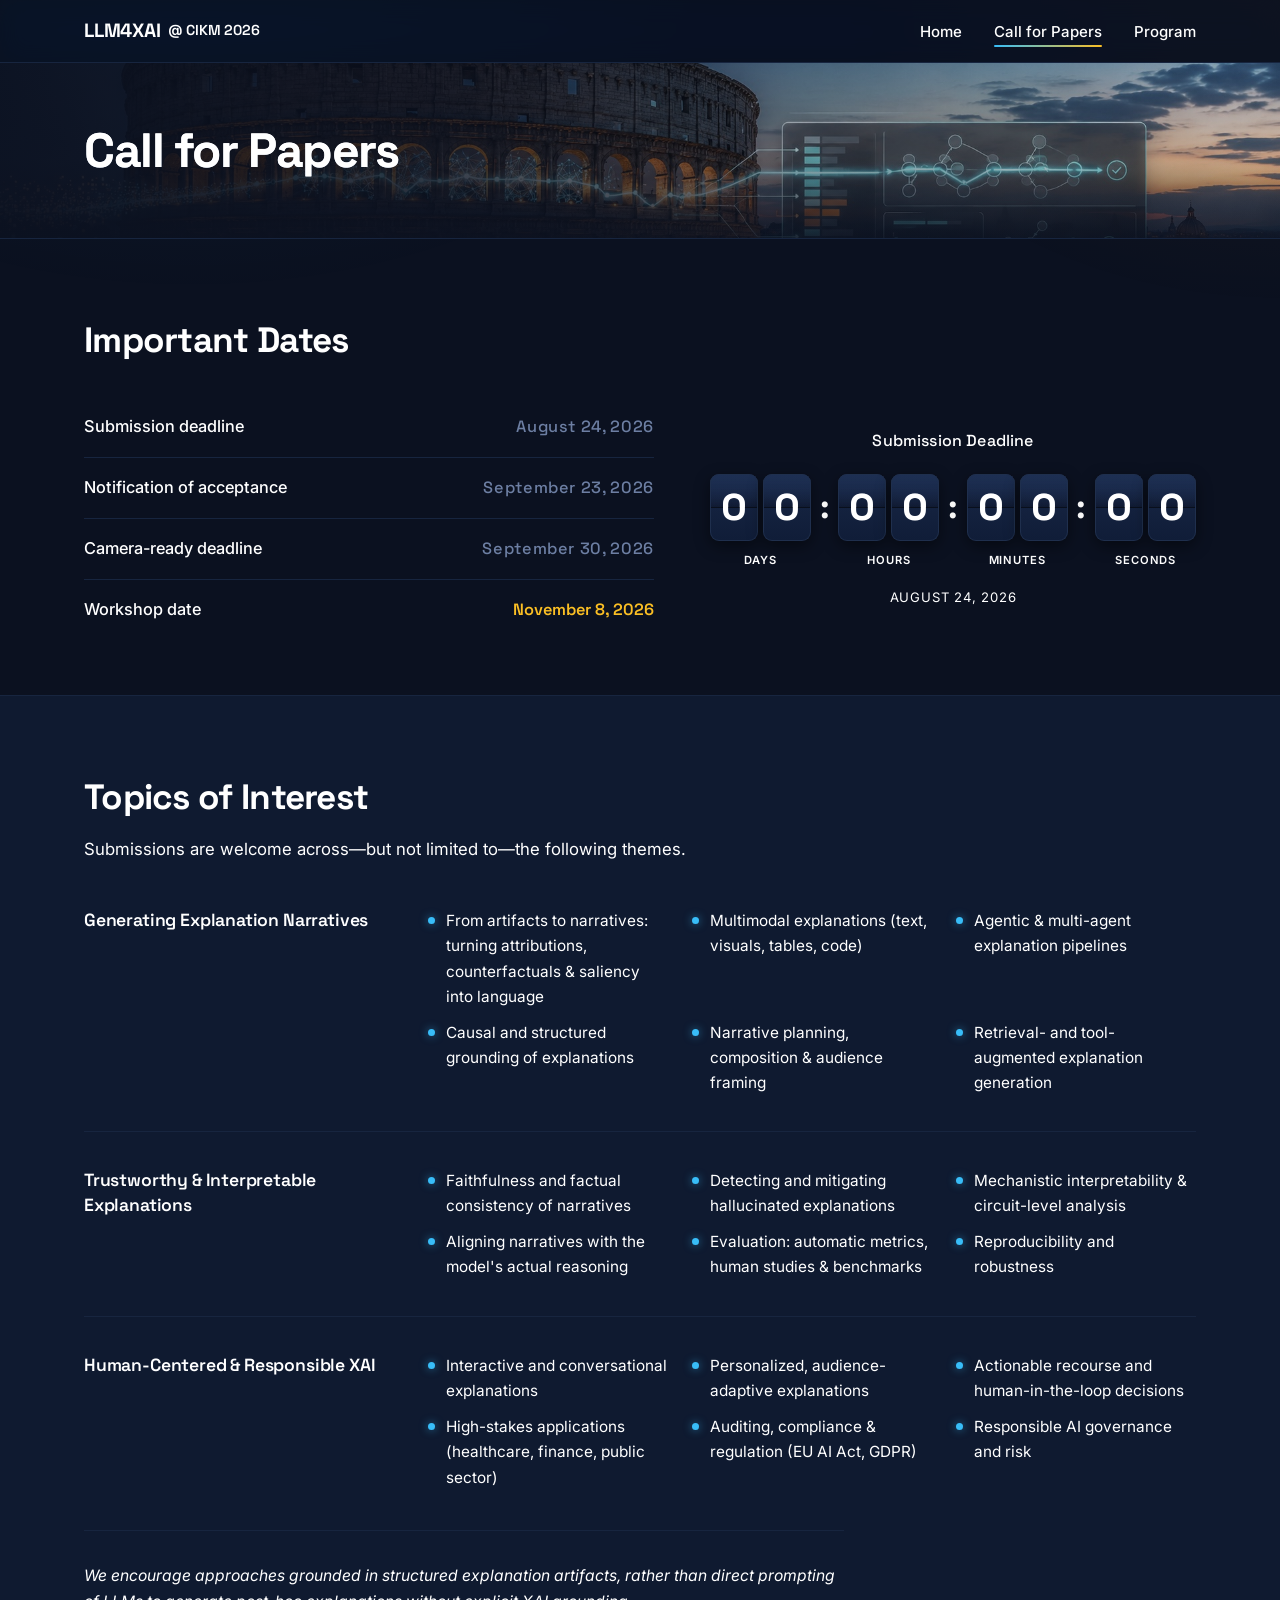
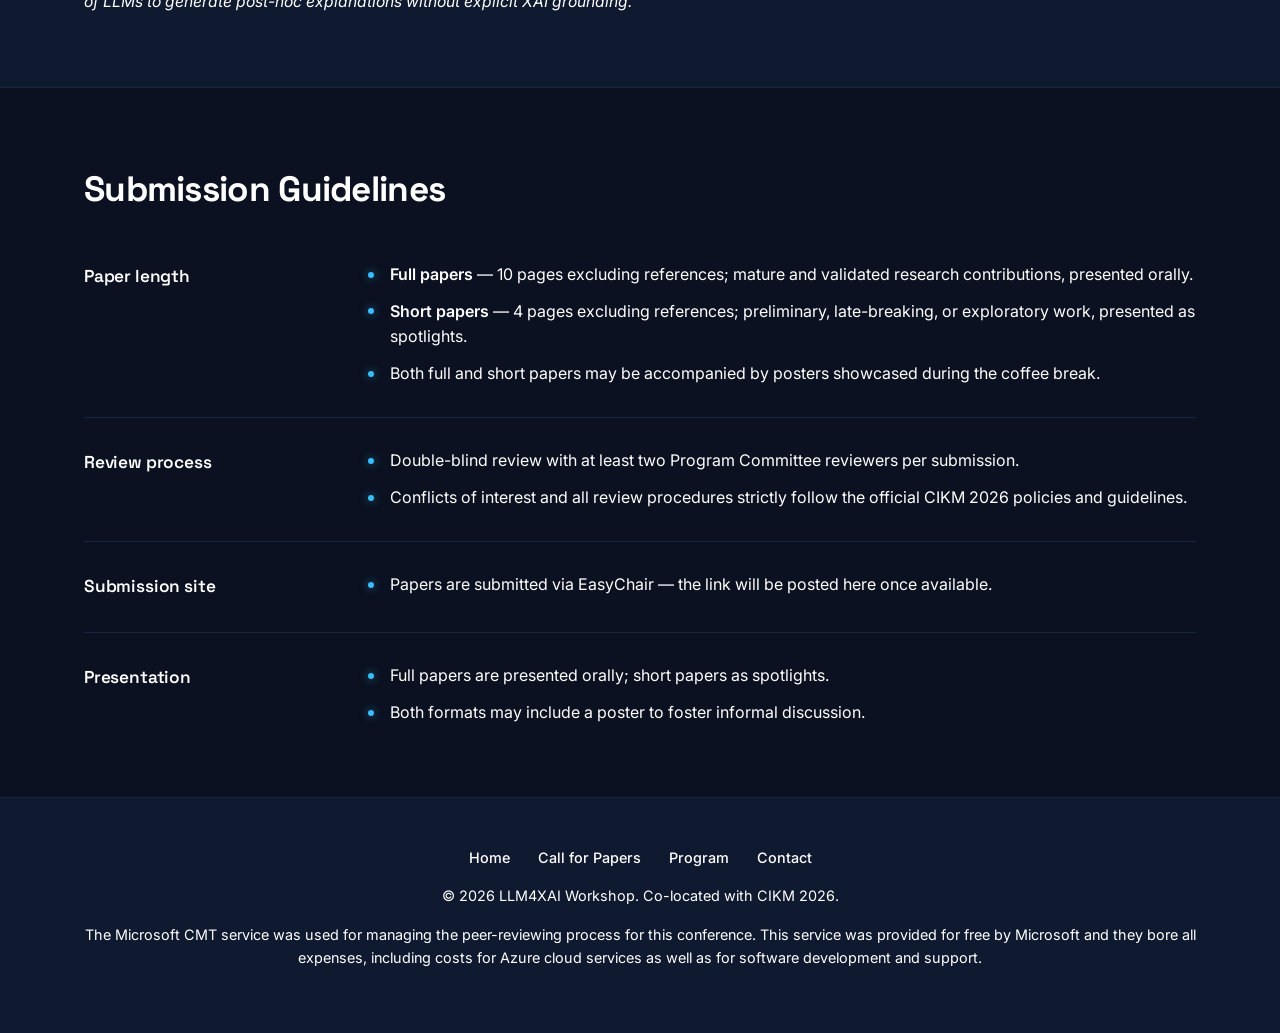
==== call-for-papers.html @ 3e1d648f "Include details about Microsoft CMT service Added information about Microsoft CMT service support fo" ====
<!DOCTYPE html>
<html lang="en">
<head>
<meta charset="UTF-8">
<meta name="viewport" content="width=device-width, initial-scale=1.0">
<title>LLM4XAI - Call for Papers</title>
<meta name="description" content="Call for Papers for the LLM4XAI workshop, co-located with CIKM 2026.">
<link rel="icon" href="data:image/svg+xml,<svg xmlns=%22http://www.w3.org/2000/svg%22 viewBox=%220 0 100 100%22><text y=%22.9em%22 font-size=%2290%22>🧠</text></svg>">
<link rel="preconnect" href="https://fonts.googleapis.com">
<link rel="preconnect" href="https://fonts.gstatic.com" crossorigin>
<link href="https://fonts.googleapis.com/css2?family=Inter:wght@400;500;600;700&family=Space+Grotesk:wght@500;600;700&display=swap" rel="stylesheet">
<link rel="stylesheet" href="css/style.css">
</head>
<body class="call-for-papers">

<header class="site-header">
  <nav class="nav">
    <a class="brand" href="index.html">LLM4XAI <span class="accent">@ CIKM 2026</span></a>
    <button class="nav-toggle" aria-label="Toggle navigation">
      <span></span><span></span><span></span>
    </button>
    <ul class="nav-links">
      <li><a href="index.html">Home</a></li>
      <li><a href="call-for-papers.html" aria-current="page">Call for Papers</a></li>
      <li><a href="schedule.html">Program</a></li>
    </ul>
  </nav>
</header>

<main>

  <section class="hero hero-page">
    <div class="hero-media" aria-hidden="true"></div>
    <div class="container">
      <h1>Call for Papers</h1>
    </div>
  </section>

  <section>
    <div class="container">

      <div class="section-heading">
        <h2>Important Dates</h2>
      </div>

      <div class="dates-layout">
        <ul class="date-lines">
          <li>
            <span class="date-name">Submission deadline</span>
            <span class="date-val tbd">August 24, 2026</span>
          </li>
          <li>
            <span class="date-name">Notification of acceptance</span>
            <span class="date-val tbd">September 23, 2026 </span>
          </li>
          <li>
            <span class="date-name">Camera-ready deadline</span>
            <span class="date-val tbd">September 30, 2026</span>
          </li>
          <li class="is-fixed">
            <span class="date-name">Workshop date</span>
            <span class="date-val">November 8, 2026</span>
          </li>
        </ul>

        <div class="dates-clock">
          <div class="flip-clock"
               data-flip-clock
               data-target="2026-08-24T23:59:59-12:00""
               data-title="Submission Deadline"
               data-note="August 24, 2026"></div>
        </div>
      </div>

    </div>
  </section>

  <section class="alt">
    <div class="container">

      <div class="section-heading">
        <h2>Topics of Interest</h2>
        <p>Submissions are welcome across—but not limited to—the following themes.</p>
      </div>

      <div class="topics">
        <div class="topic-group">
          <h3>Generating Explanation Narratives</h3>
          <ul class="topic-list">
            <li>From artifacts to narratives: turning attributions, counterfactuals &amp; saliency into language</li>
            <li>Multimodal explanations (text, visuals, tables, code)</li>
            <li>Agentic &amp; multi-agent explanation pipelines</li>
            <li>Causal and structured grounding of explanations</li>
            <li>Narrative planning, composition &amp; audience framing</li>
            <li>Retrieval- and tool-augmented explanation generation</li>
          </ul>
        </div>

        <div class="topic-group">
          <h3>Trustworthy &amp; Interpretable Explanations</h3>
          <ul class="topic-list">
            <li>Faithfulness and factual consistency of narratives</li>
            <li>Detecting and mitigating hallucinated explanations</li>
            <li>Mechanistic interpretability &amp; circuit-level analysis</li>
            <li>Aligning narratives with the model's actual reasoning</li>
            <li>Evaluation: automatic metrics, human studies &amp; benchmarks</li>
            <li>Reproducibility and robustness</li>
          </ul>
        </div>

        <div class="topic-group">
          <h3>Human-Centered &amp; Responsible XAI</h3>
          <ul class="topic-list">
            <li>Interactive and conversational explanations</li>
            <li>Personalized, audience-adaptive explanations</li>
            <li>Actionable recourse and human-in-the-loop decisions</li>
            <li>High-stakes applications (healthcare, finance, public sector)</li>
            <li>Auditing, compliance &amp; regulation (EU AI Act, GDPR)</li>
            <li>Responsible AI governance and risk</li>
          </ul>
        </div>
      </div>

      <p class="section-note">
        We encourage approaches grounded in structured explanation artifacts,
        rather than direct prompting of LLMs to generate post-hoc explanations
        without explicit XAI grounding.
      </p>

    </div>
  </section>

  <section>
    <div class="container">

      <div class="section-heading">
        <h2>Submission Guidelines</h2>
      </div>

      <div class="guidelines">
        <div class="guide-item">
          <h3>Paper length</h3>
          <div class="guide-body">
            <ul>
              <li><strong>Full papers</strong> — 10 pages excluding references; mature and validated research contributions, presented orally.</li>
              <li><strong>Short papers</strong> — 4 pages excluding references; preliminary, late-breaking, or exploratory work, presented as spotlights.</li>
              <li>Both full and short papers may be accompanied by posters showcased during the coffee break.</li>
            </ul>
          </div>
        </div>

        <div class="guide-item">
          <h3>Review process</h3>
          <div class="guide-body">
            <ul>
              <li>Double-blind review with at least two Program Committee reviewers per submission.</li>
              <li>Conflicts of interest and all review procedures strictly follow the official CIKM 2026 policies and guidelines.</li>
            </ul>
          </div>
        </div>

        <div class="guide-item">
          <h3>Submission site</h3>
          <div class="guide-body">
            <ul>
              <li>Papers are submitted via EasyChair — the link will be posted here once available.</li>
            </ul>
          </div>
        </div>

        <div class="guide-item">
          <h3>Presentation</h3>
          <div class="guide-body">
            <ul>
              <li>Full papers are presented orally; short papers as spotlights.</li>
              <li>Both formats may include a poster to foster informal discussion.</li>
            </ul>
          </div>
        </div>
      </div>

    </div>
  </section>

</main>

<footer class="site-footer">
  <div class="container">
    <div class="footer-links">
      <a href="index.html">Home</a>
      <a href="call-for-papers.html">Call for Papers</a>
      <a href="schedule.html">Program</a>
      <a href="mailto:contact@example.com">Contact</a>
    </div>
    <p>&copy; 2026 LLM4XAI Workshop. Co-located with CIKM 2026.</p>
    <p>The Microsoft CMT service was used for managing the peer-reviewing process for this conference. 
      This service was provided for free by Microsoft and they bore all expenses, including costs for Azure 
      cloud services as well as for software development and support.</p>
  </div>
</footer>

<script src="assets/nav.js"></script>
<script src="assets/flip-clock.js"></script>
<script src="assets/reveal.js"></script>
</body>
</html>
---- css/style.css ----
/* ==========================================================================
   LLM4XAI Workshop — shared stylesheet
   Palette drawn from the hero image: deep-navy sky, cyan data lines,
   warm amber Colosseum glow.
   ========================================================================== */

:root {
  /* Primary — cyan (AI / data) */
  --cyan-300: #7dd3fc;
  --cyan-400: #38bdf8;
  --cyan-500: #0ea5e9;
  --cyan-600: #0284c7;

  /* Secondary — amber (Rome / heritage / the human side) */
  --amber-300: #fcd34d;
  --amber-400: #fbbf24;
  --amber-500: #f59e0b;

  /* Surfaces — deep navy, not black */
  --bg:        #0b1120;
  --bg-alt:    #0f1a30;
  --bg-card:   #121f39;
  --bg-elev:   #16264596;

  --text:      #eef2fb;
  --text-muted:#9fb0cf;
  --text-dim:  #6d7fa3;
  --border:    #1f2f4d;
  --border-soft: #17253f;

  --radius:    14px;
  --radius-sm: 10px;
  --radius-lg: 20px;

  --shadow:       0 1px 0 rgba(255,255,255,0.03) inset, 0 6px 22px rgba(0,0,0,0.4);
  --shadow-hover: 0 1px 0 rgba(255,255,255,0.05) inset, 0 14px 38px rgba(0,0,0,0.55), 0 0 0 1px rgba(56,189,248,0.28);
  --glow-cyan:  0 0 0 1px rgba(56,189,248,0.35), 0 8px 30px rgba(56,189,248,0.18);

  --max-width: 1160px;
  --ease: cubic-bezier(0.22, 1, 0.36, 1);
}

* { box-sizing: border-box; }

html { scroll-behavior: smooth; }

body {
  margin: 0;
  font-family: "Inter", -apple-system, BlinkMacSystemFont, "Segoe UI", Roboto, sans-serif;
  color: var(--text);
  background: var(--bg);
  line-height: 1.65;
  -webkit-font-smoothing: antialiased;
  text-rendering: optimizeLegibility;
}

/* Subtle ambient glow behind the page content */
body::before {
  content: "";
  position: fixed;
  inset: 0;
  z-index: -1;
  background:
    radial-gradient(60rem 40rem at 15% -10%, rgba(56,189,248,0.08), transparent 60%),
    radial-gradient(50rem 35rem at 100% 0%, rgba(245,158,11,0.06), transparent 55%);
  pointer-events: none;
}

a { color: var(--cyan-400); text-decoration: none; transition: color 0.15s ease; }
a:hover { color: var(--cyan-300); }

h1, h2, h3, .brand {
  font-family: "Space Grotesk", "Inter", sans-serif;
}

.container {
  max-width: var(--max-width);
  margin: 0 auto;
  padding: 0 1.5rem;
}

.container-narrow { max-width: 860px; }

img { max-width: 100%; display: block; }

.accent-cyan { color: var(--cyan-400); }
.accent-amber { color: var(--amber-400); }

/* -------------------- Header / Nav -------------------- */

.site-header {
  position: sticky;
  top: 0;
  z-index: 50;
  background: rgba(11,17,32,0.72);
  backdrop-filter: saturate(180%) blur(12px);
  -webkit-backdrop-filter: saturate(180%) blur(12px);
  border-bottom: 1px solid var(--border-soft);
}

.nav {
  display: flex;
  align-items: center;
  justify-content: space-between;
  padding: 0.95rem 1.5rem;
  max-width: var(--max-width);
  margin: 0 auto;
}

.brand {
  display: flex;
  align-items: center;
  gap: 0.45rem;
  font-weight: 700;
  font-size: 1.2rem;
  letter-spacing: -0.01em;
  color: var(--text);
}

.brand .accent {
  font-weight: 600;
  font-size: 0.9rem;
  color: var(--cyan-400);
}

.nav-links {
  display: flex;
  gap: 2rem;
  list-style: none;
  margin: 0;
  padding: 0;
}

.nav-links a {
  position: relative;
  color: var(--text-muted);
  font-weight: 500;
  font-size: 0.94rem;
  padding: 0.3rem 0;
  transition: color 0.15s ease;
}

.nav-links a::after {
  content: "";
  position: absolute;
  left: 0; right: 0; bottom: -2px;
  height: 2px;
  border-radius: 2px;
  background: linear-gradient(90deg, var(--cyan-400), var(--amber-400));
  transform: scaleX(0);
  transform-origin: left;
  transition: transform 0.22s var(--ease);
}

.nav-links a:hover,
.nav-links a[aria-current="page"] { color: var(--text); }

.nav-links a:hover::after,
.nav-links a[aria-current="page"]::after { transform: scaleX(1); }

.nav-toggle {
  display: none;
  background: none;
  border: none;
  cursor: pointer;
  padding: 0.5rem;
}

.nav-toggle span {
  display: block;
  width: 22px;
  height: 2px;
  background: var(--text);
  margin: 4px 0;
  transition: transform 0.2s ease, opacity 0.2s ease;
}

@media (max-width: 760px) {
  .nav-toggle { display: block; }

  .nav-links {
    position: absolute;
    top: 100%;
    left: 0;
    right: 0;
    background: rgba(11,17,32,0.97);
    backdrop-filter: blur(12px);
    border-bottom: 1px solid var(--border);
    flex-direction: column;
    gap: 0;
    max-height: 0;
    overflow: hidden;
    transition: max-height 0.28s var(--ease);
  }

  .nav-links.open { max-height: 320px; }

  .nav-links li { width: 100%; }

  .nav-links a {
    display: block;
    padding: 1rem 1.5rem;
    border-bottom: 1px solid var(--border-soft);
    border-left: 2px solid transparent;
  }

  .nav-links a::after { display: none; }

  .nav-links a[aria-current="page"] { border-left-color: var(--cyan-400); }
}

/* -------------------- Hero (image background) -------------------- */

.hero {
  position: relative;
  overflow: hidden;
  border-bottom: 1px solid var(--border-soft);
  background: var(--bg-alt);
}

.hero-media {
  position: absolute;
  inset: 0;
  background-image: url("../assets/img/hero-rome.jpg");
  background-size: cover;
  background-position: center right;
  z-index: 0;
}

/* Scrim: dark on the left (where text sits) fading toward the dashboard on the right */
.hero-media::after {
  content: "";
  position: absolute;
  inset: 0;
  background:
    linear-gradient(90deg, rgba(11,17,32,0.94) 0%, rgba(11,17,32,0.78) 34%, rgba(11,17,32,0.32) 62%, rgba(11,17,32,0.12) 100%),
    linear-gradient(0deg, rgba(11,17,32,0.85) 0%, rgba(11,17,32,0) 45%);
}

.hero .container {
  position: relative;
  z-index: 1;
}

.hero-home {
  min-height: min(90vh, 800px);
  display: flex;
  flex-direction: column;
  align-items: center;
  justify-content: flex-start;
  text-align: center;
  padding: 5vh 0 4rem;
}

.hero-home > .container { width: 100%; }
.hero.hero-home .hero-content { max-width: 820px; margin: 0 auto; }
.hero.hero-home .subtitle { max-width: none; margin: 0 auto 1.9rem; text-align: center; }
.hero.hero-home .eyebrow { margin: 0 auto 1.4rem; }
.hero.hero-home .meta { display: flex; justify-content: center; margin: 0; }
.hero.hero-home .cta-row { justify-content: center; }

/* Top-weighted scrim: darkens the sky where the text sits, clears toward
   the Colosseum + dashboard below so the image reads through. */
.hero-home .hero-media::after {
  background:
    linear-gradient(180deg, rgba(9,14,26,0.88) 0%, rgba(9,14,26,0.55) 30%, rgba(9,14,26,0.12) 52%, rgba(9,14,26,0) 68%),
    linear-gradient(0deg, rgba(9,14,26,0.55) 0%, rgba(9,14,26,0) 26%);
}

.hero-content { max-width: 640px; }

.eyebrow {
  display: inline-flex;
  align-items: center;
  gap: 0.5rem;
  background: rgba(56,189,248,0.12);
  border: 1px solid rgba(56,189,248,0.3);
  color: var(--cyan-300);
  font-size: 0.78rem;
  font-weight: 600;
  letter-spacing: 0.04em;
  text-transform: uppercase;
  padding: 0.4rem 0.95rem;
  border-radius: 999px;
  margin-bottom: 1.6rem;
}

.eyebrow::before {
  content: "";
  width: 7px; height: 7px;
  border-radius: 50%;
  background: var(--cyan-400);
  box-shadow: 0 0 10px var(--cyan-400);
}

.hero h1 {
  font-size: clamp(2.6rem, 6vw, 4.6rem);
  font-weight: 700;
  letter-spacing: -0.03em;
  line-height: 1.02;
  margin: 0 0 0.6rem;
  background: linear-gradient(180deg, #ffffff 30%, #bcd4f2 100%);
  -webkit-background-clip: text;
  background-clip: text;
  color: transparent;
}

.hero .subtitle {
  font-size: clamp(1.1rem, 2vw, 1.4rem);
  font-weight: 500;
  color: var(--text);
  max-width: 560px;
  margin: 0 0 1.6rem;
}

.hero .subtitle .accent-amber { color: var(--amber-400); }

.hero .meta {
  display: inline-flex;
  align-items: center;
  gap: 0.75rem;
  color: var(--text-muted);
  font-size: 1rem;
  margin: 0 0 2.2rem;
}

.hero .meta strong { color: var(--text); font-weight: 600; }
.hero .meta .dot { color: var(--amber-400); }

.cta-row {
  display: flex;
  gap: 1rem;
  flex-wrap: wrap;
}

/* Text-only hero for the home page (image shown separately below) */
.hero-text {
  text-align: center;
  padding: 5.5rem 0 3.75rem;
}

.hero-text .hero-content {
  max-width: 760px;
  margin: 0 auto;
}

.hero-text .meta { margin-bottom: 2.4rem; }
.hero-text .cta-row { justify-content: center; }
.hero-text .subtitle { margin-left: auto; margin-right: auto; }

/* Full-bleed image showcase band */
.showcase {
  padding: 0;
  position: relative;
  border-top: 1px solid var(--border-soft);
  border-bottom: 1px solid var(--border-soft);
  background: #050912;
  line-height: 0;
}

.showcase img {
  width: 100%;
  height: auto;
  display: block;
}

/* Compact hero for interior pages */
.hero-page {
  padding: 4rem 0 3.25rem;
  text-align: left;
}

.hero-page h1 {
  font-size: clamp(2rem, 4vw, 3rem);
}

.hero-page .subtitle { margin-bottom: 0; }

/* -------------------- Buttons -------------------- */

.btn {
  display: inline-flex;
  align-items: center;
  gap: 0.5rem;
  font-family: "Space Grotesk", "Inter", sans-serif;
  font-weight: 600;
  font-size: 0.98rem;
  padding: 0.8rem 1.6rem;
  border-radius: 999px;
  transition: transform 0.12s ease, box-shadow 0.18s ease, background 0.18s ease, border-color 0.18s ease;
  border: 1px solid transparent;
  cursor: pointer;
}

.btn:active { transform: translateY(1px); }

.btn-primary {
  background: linear-gradient(180deg, var(--cyan-400), var(--cyan-500));
  color: #04121f;
}

.btn-primary:hover {
  color: #04121f;
  box-shadow: var(--glow-cyan);
  transform: translateY(-2px);
}

.btn-secondary {
  background: rgba(255,255,255,0.04);
  color: var(--text);
  border-color: var(--border);
  backdrop-filter: blur(4px);
}

.btn-secondary:hover {
  border-color: var(--cyan-400);
  color: var(--cyan-300);
  transform: translateY(-2px);
}

/* -------------------- Sections -------------------- */

section { padding: 4.5rem 0; }

section.alt {
  background: var(--bg-alt);
  border-top: 1px solid var(--border-soft);
  border-bottom: 1px solid var(--border-soft);
}

.section-heading {
  margin-bottom: 2.75rem;
  max-width: 720px;
}

.section-heading.center { margin-left: auto; margin-right: auto; text-align: center; }

.section-heading .kicker {
  display: block;
  font-size: 0.8rem;
  font-weight: 600;
  letter-spacing: 0.08em;
  text-transform: uppercase;
  color: var(--amber-400);
  margin-bottom: 0.6rem;
}

.section-heading h2 {
  font-size: clamp(1.7rem, 3vw, 2.2rem);
  font-weight: 700;
  letter-spacing: -0.02em;
  margin: 0 0 0.6rem;
}

.section-heading p {
  color: var(--text-muted);
  font-size: 1.05rem;
  margin: 0;
}

.prose p {
  max-width: 760px;
  color: var(--text);
  font-size: 1.05rem;
}
.prose p strong { color: var(--text); font-weight: 600; }
.prose .cta-row { margin-top: 1.75rem; }

/* -------------------- Cards -------------------- */

.card-grid {
  display: grid;
  grid-template-columns: repeat(auto-fit, minmax(240px, 1fr));
  gap: 1.25rem;
}

.stack {
  display: flex;
  flex-direction: column;
  gap: 1.5rem;
}

.card {
  position: relative;
  background: var(--bg-card);
  border: 1px solid var(--border);
  border-radius: var(--radius);
  padding: 1.6rem;
  box-shadow: var(--shadow);
  transition: box-shadow 0.2s ease, transform 0.2s ease, border-color 0.2s ease;
}

.card:hover {
  box-shadow: var(--shadow-hover);
  transform: translateY(-3px);
  border-color: rgba(56,189,248,0.4);
}

.card h3 {
  margin: 0 0 0.65rem;
  font-size: 1.1rem;
  font-weight: 600;
  letter-spacing: -0.01em;
}

.card p { margin: 0; color: var(--text-muted); font-size: 0.97rem; }
.card p + p { margin-top: 0.75rem; }

/* -------------------- Important Dates + flip clock -------------------- */

.dates-layout {
  display: grid;
  grid-template-columns: 1fr auto;
  gap: 3.5rem;
  align-items: center;
}

.date-lines {
  list-style: none;
  margin: 0;
  padding: 0;
}

.date-lines li {
  display: flex;
  justify-content: space-between;
  align-items: baseline;
  gap: 1.5rem;
  padding: 1rem 0;
  border-bottom: 1px solid var(--border-soft);
}

.date-lines li:first-child { padding-top: 0; }
.date-lines li:last-child { border-bottom: none; padding-bottom: 0; }

.date-name { color: var(--text); font-weight: 500; font-size: 1.02rem; }

.date-val {
  font-family: "Space Grotesk", "Inter", sans-serif;
  font-weight: 600;
  font-size: 1.02rem;
  color: var(--cyan-400);
  white-space: nowrap;
}

.date-val.tbd {
  color: var(--text-dim);
  font-weight: 500;
  letter-spacing: 0.04em;
}

.date-lines li.is-fixed .date-val { color: var(--amber-400); }

.dates-clock { display: flex; justify-content: center; }

@media (max-width: 860px) {
  .dates-layout { grid-template-columns: 1fr; gap: 3rem; }
  .dates-clock { justify-content: flex-start; }
}

/* Split-flap flip clock */

.flip-clock {
  --flip-w: 3rem;
  --flip-h: 4.2rem;
  --flip-size: 2.5rem;
  text-align: center;
}

.flip-clock__title {
  font-family: "Space Grotesk", "Inter", sans-serif;
  font-size: 1rem;
  font-weight: 500;
  color: var(--text-muted);
  letter-spacing: 0.01em;
  margin-bottom: 1.2rem;
}

.flip-clock__row {
  display: flex;
  align-items: flex-start;
  justify-content: center;
  gap: 0.55rem;
}

.flip-clock__group {
  display: flex;
  flex-direction: column;
  align-items: center;
  gap: 0.65rem;
}

.flip-clock__pair { display: flex; gap: 0.3rem; }

.flip-clock__label {
  font-size: 0.7rem;
  text-transform: uppercase;
  letter-spacing: 0.08em;
  color: var(--text-dim);
  font-weight: 600;
}

.flip-clock__sep {
  font-family: "Space Grotesk", "Inter", sans-serif;
  font-size: 2rem;
  font-weight: 700;
  color: var(--text-dim);
  line-height: var(--flip-h);
}

.flip-clock__note {
  margin-top: 1.1rem;
  font-size: 0.82rem;
  letter-spacing: 0.06em;
  text-transform: uppercase;
  color: var(--text-dim);
}

/* single digit card */
.flip {
  position: relative;
  width: var(--flip-w);
  height: var(--flip-h);
  font-family: "Space Grotesk", "Inter", sans-serif;
  font-size: var(--flip-size);
  font-weight: 700;
  border-radius: 9px;
  box-shadow: 0 5px 16px rgba(0,0,0,0.45), 0 1px 0 rgba(255,255,255,0.04) inset;
  perspective: 260px;
}

.flip > div {
  position: absolute;
  left: 0; right: 0;
  height: 50%;
  overflow: hidden;
  box-sizing: border-box;
}

.flip > div span {
  position: absolute;
  left: 0; right: 0;
  height: var(--flip-h);
  line-height: var(--flip-h);
  text-align: center;
  color: var(--text);
  display: block;
}

.flip__top,
.flip__top-fold {
  top: 0;
  border-radius: 9px 9px 0 0;
  background: linear-gradient(180deg, #1d2f52, #17264749);
  border: 1px solid var(--border);
  border-bottom: none;
}
.flip__top span, .flip__top-fold span { top: 0; }

.flip__bottom,
.flip__bottom-fold {
  bottom: 0;
  border-radius: 0 0 9px 9px;
  background: linear-gradient(180deg, #14223f, #101d38);
  border: 1px solid var(--border);
  border-top: none;
}
.flip__bottom span, .flip__bottom-fold span { bottom: 0; }

/* seam across the middle */
.flip__bottom::before {
  content: "";
  position: absolute;
  left: 0; right: 0; top: 0;
  height: 1px;
  background: rgba(0,0,0,0.55);
}

.flip__top-fold {
  transform-origin: center bottom;
  transform: rotateX(0deg);
  backface-visibility: hidden;
}
.flip__bottom-fold {
  transform-origin: center top;
  transform: rotateX(90deg);
  backface-visibility: hidden;
}

.flip--anim .flip__top-fold {
  animation: flip-top 0.32s ease-in forwards;
}
.flip--anim .flip__bottom-fold {
  animation: flip-bottom 0.32s ease-out 0.32s forwards;
}

@keyframes flip-top {
  0%   { transform: rotateX(0deg); }
  100% { transform: rotateX(-90deg); }
}
@keyframes flip-bottom {
  0%   { transform: rotateX(90deg); }
  100% { transform: rotateX(0deg); }
}

/* frozen (TBD) state */
.flip-clock.is-frozen .flip { opacity: 0.72; }
.flip-clock.is-frozen .flip > div span { color: var(--text-dim); }

@media (max-width: 420px) {
  .flip-clock { --flip-w: 2.5rem; --flip-h: 3.5rem; --flip-size: 2rem; }
  .flip-clock__sep { font-size: 1.6rem; }
}

/* -------------------- Tables -------------------- */

.table-wrap {
  overflow-x: auto;
  border: 1px solid var(--border);
  border-radius: var(--radius);
  box-shadow: var(--shadow);
}

table {
  width: 100%;
  border-collapse: collapse;
  min-width: 560px;
  background: var(--bg-card);
}

thead th {
  background: var(--bg-alt);
  text-align: left;
  font-size: 0.78rem;
  text-transform: uppercase;
  letter-spacing: 0.04em;
  color: var(--text-muted);
  padding: 0.95rem 1.2rem;
  border-bottom: 1px solid var(--border);
}

tbody td {
  padding: 0.95rem 1.2rem;
  border-bottom: 1px solid var(--border-soft);
  font-size: 0.97rem;
  vertical-align: top;
}

tbody tr:last-child td { border-bottom: none; }
tbody tr:hover { background: rgba(56,189,248,0.04); }

.time-cell { white-space: nowrap; font-weight: 600; color: var(--cyan-400); width: 140px; }

/* -------------------- Topics of Interest -------------------- */

.topic-group {
  display: grid;
  grid-template-columns: minmax(220px, 300px) 1fr;
  gap: 2.75rem;
  padding: 2.25rem 0;
  border-top: 1px solid var(--border-soft);
}

.topic-group:first-child { border-top: none; padding-top: 0; }
.topic-group:last-child { padding-bottom: 0; }

.topic-group h3 {
  margin: 0;
  font-size: 1.1rem;
  font-weight: 600;
  line-height: 1.4;
  letter-spacing: -0.01em;
  color: var(--text);
}

.section-note {
  max-width: 760px;
  margin: 2.5rem 0 0;
  padding-top: 2rem;
  border-top: 1px solid var(--border-soft);
  color: var(--text-muted);
  font-size: 0.98rem;
  font-style: italic;
}

.program-note {
  margin: 0;
  color: var(--text);
  font-size: 1.1rem;
}

.program-note a { color: var(--cyan-400); }

@media (max-width: 760px) {
  .topic-group { grid-template-columns: 1fr; gap: 1rem; padding: 1.75rem 0; }
}

/* -------------------- Submission Guidelines -------------------- */

.guide-item {
  display: grid;
  grid-template-columns: minmax(180px, 240px) 1fr;
  gap: 2.75rem;
  padding: 1.9rem 0;
  border-top: 1px solid var(--border-soft);
}

.guide-item:first-child { border-top: none; padding-top: 0; }
.guide-item:last-child { padding-bottom: 0; }

.guide-item h3 {
  margin: 0;
  font-size: 1.08rem;
  font-weight: 600;
  letter-spacing: -0.01em;
  color: var(--text);
}

.guide-body { color: var(--text-muted); font-size: 1rem; }

.guide-body ul {
  list-style: none;
  margin: 0;
  padding: 0;
  display: flex;
  flex-direction: column;
  gap: 0.7rem;
}

.guide-body li {
  position: relative;
  padding-left: 1.4rem;
  line-height: 1.6;
}

.guide-body li::before {
  content: "";
  position: absolute;
  left: 0;
  top: 0.6rem;
  width: 6px;
  height: 6px;
  border-radius: 50%;
  background: var(--amber-400);
}

.guide-body strong { color: var(--text); font-weight: 600; }

@media (max-width: 760px) {
  .guide-item { grid-template-columns: 1fr; gap: 0.9rem; padding: 1.6rem 0; }
}

/* -------------------- Lists -------------------- */

.topic-list {
  list-style: none;
  padding: 0;
  margin: 0;
  display: grid;
  grid-template-columns: repeat(auto-fit, minmax(220px, 1fr));
  gap: 0.65rem 1.5rem;
}

.topic-list li {
  font-size: 0.96rem;
  color: var(--text);
  display: flex;
  gap: 0.7rem;
  align-items: flex-start;
}

.topic-list li::before {
  content: "";
  flex: none;
  width: 7px;
  height: 7px;
  margin-top: 0.55rem;
  border-radius: 50%;
  background: var(--cyan-400);
  box-shadow: 0 0 8px rgba(56,189,248,0.6);
}

/* -------------------- Notice / TBD banner -------------------- */

.notice {
  background: rgba(56,189,248,0.08);
  border: 1px solid rgba(56,189,248,0.28);
  color: var(--cyan-300);
  border-radius: var(--radius);
  padding: 1.1rem 1.35rem;
  font-size: 0.96rem;
}

.notice a { color: var(--cyan-300); text-decoration: underline; }

/* -------------------- Organizers -------------------- */

.people-grid {
  display: grid;
  grid-template-columns: repeat(auto-fit, minmax(210px, 1fr));
  gap: 1.5rem;
}

.person {
  text-align: center;
  padding: 1.5rem 1rem;
  background: var(--bg-card);
  border: 1px solid var(--border-soft);
  border-radius: var(--radius);
  transition: transform 0.2s ease, border-color 0.2s ease, box-shadow 0.2s ease;
}

.person:hover {
  transform: translateY(-3px);
  border-color: rgba(56,189,248,0.35);
  box-shadow: var(--shadow);
}

.avatar {
  width: 68px;
  height: 68px;
  border-radius: 50%;
  background: linear-gradient(140deg, rgba(56,189,248,0.18), rgba(245,158,11,0.18));
  border: 1px solid var(--border);
  color: var(--cyan-300);
  display: flex;
  align-items: center;
  justify-content: center;
  font-family: "Space Grotesk", sans-serif;
  font-weight: 600;
  font-size: 1.15rem;
  margin: 0 auto 0.9rem;
  object-fit: cover;
  box-shadow: 0 0 0 3px rgba(56,189,248,0.08);
}

.person .name { font-weight: 600; font-size: 1rem; }
.person .name a { color: var(--text); }
.person .name a:hover { color: var(--cyan-300); }
.person .role { color: var(--text-muted); font-size: 0.84rem; margin-top: 0.3rem; line-height: 1.45; }

.tag {
  display: inline-block;
  background: rgba(245,158,11,0.12);
  color: var(--amber-400);
  font-size: 0.66rem;
  font-weight: 700;
  letter-spacing: 0.05em;
  text-transform: uppercase;
  padding: 0.2rem 0.6rem;
  border-radius: 999px;
  margin-top: 0.5rem;
}

.tag.lead { background: rgba(56,189,248,0.14); color: var(--cyan-300); }

/* -------------------- Footer -------------------- */

.site-footer {
  border-top: 1px solid var(--border-soft);
  background: var(--bg-alt);
  padding: 3rem 0;
  text-align: center;
  color: var(--text-muted);
  font-size: 0.9rem;
}

.site-footer a { color: var(--text-muted); }
.site-footer a:hover { color: var(--cyan-400); }

.footer-links {
  display: flex;
  justify-content: center;
  gap: 1.75rem;
  margin-bottom: 0.9rem;
  flex-wrap: wrap;
  font-weight: 500;
}

/* -------------------- Key Dates (home) -------------------- */

.dates-strip {
  display: grid;
  grid-template-columns: repeat(auto-fit, minmax(210px, 1fr));
  gap: 1rem;
}

.date-card {
  position: relative;
  background: var(--bg-card);
  border: 1px solid var(--border);
  border-radius: var(--radius);
  padding: 1.3rem 1.35rem 1.3rem 1.6rem;
  box-shadow: var(--shadow);
  overflow: hidden;
  transition: transform 0.2s ease, border-color 0.2s ease, box-shadow 0.2s ease;
}

.date-card::before {
  content: "";
  position: absolute;
  left: 0; top: 0; bottom: 0;
  width: 3px;
  background: linear-gradient(180deg, var(--cyan-400), var(--amber-400));
}

.date-card:hover {
  transform: translateY(-3px);
  border-color: rgba(56,189,248,0.4);
  box-shadow: var(--shadow-hover);
}

.date-card.highlight {
  border-color: rgba(245,158,11,0.45);
  background:
    linear-gradient(180deg, rgba(245,158,11,0.08), rgba(245,158,11,0) 60%),
    var(--bg-card);
}

.date-card .label {
  font-size: 0.76rem;
  text-transform: uppercase;
  letter-spacing: 0.05em;
  color: var(--text-dim);
  font-weight: 600;
}

.date-card .value {
  font-family: "Space Grotesk", "Inter", sans-serif;
  font-size: 1.15rem;
  font-weight: 600;
  margin-top: 0.35rem;
}

.date-card .value.tbd { color: var(--text-muted); }

/* -------------------- Call for Papers -------------------- */

body.call-for-papers main,
body.call-for-papers main :is(h1, h2, h3, p, li, span, strong, div) {
  color: #fff;
}

body.call-for-papers :is(.brand, .brand .accent, .nav-links a, .site-footer, .site-footer a) {
  color: #fff;
}

body.call-for-papers main a {
  color: #fff;
  text-decoration: underline;
  text-decoration-color: rgba(255,255,255,0.42);
  text-underline-offset: 0.18em;
}

body.call-for-papers main a:hover {
  color: var(--cyan-300);
  text-decoration-color: currentColor;
}

body.call-for-papers .topic-list li::before {
  background: var(--cyan-400);
  box-shadow: 0 0 8px rgba(56,189,248,0.6);
}

body.call-for-papers .guide-body li::before {
  background: var(--cyan-400);
  box-shadow: 0 0 8px rgba(56,189,248,0.6);
}

body.call-for-papers .flip-clock.is-frozen .flip > div span {
  color: #fff;
}

/* -------------------- Scroll reveal -------------------- */

/* Normal scrolling (no snapping) with a "focus-in + rise" reveal as each
   block enters the viewport. Applies on every page. */
.reveal {
  opacity: 0;
  transform: translateY(34px) scale(0.985);
  filter: blur(6px);
  transition:
    opacity 0.75s var(--ease),
    transform 0.75s var(--ease),
    filter 0.75s var(--ease);
  will-change: opacity, transform, filter;
}

.reveal.is-visible {
  opacity: 1;
  transform: none;
  filter: none;
}

/* -------------------- Utilities -------------------- */

.text-center { text-align: center; }
.mt-lg { margin-top: 3rem; }

@media (prefers-reduced-motion: reduce) {
  * { transition: none !important; scroll-behavior: auto !important; }
  .reveal { opacity: 1; transform: none; filter: none; }
}
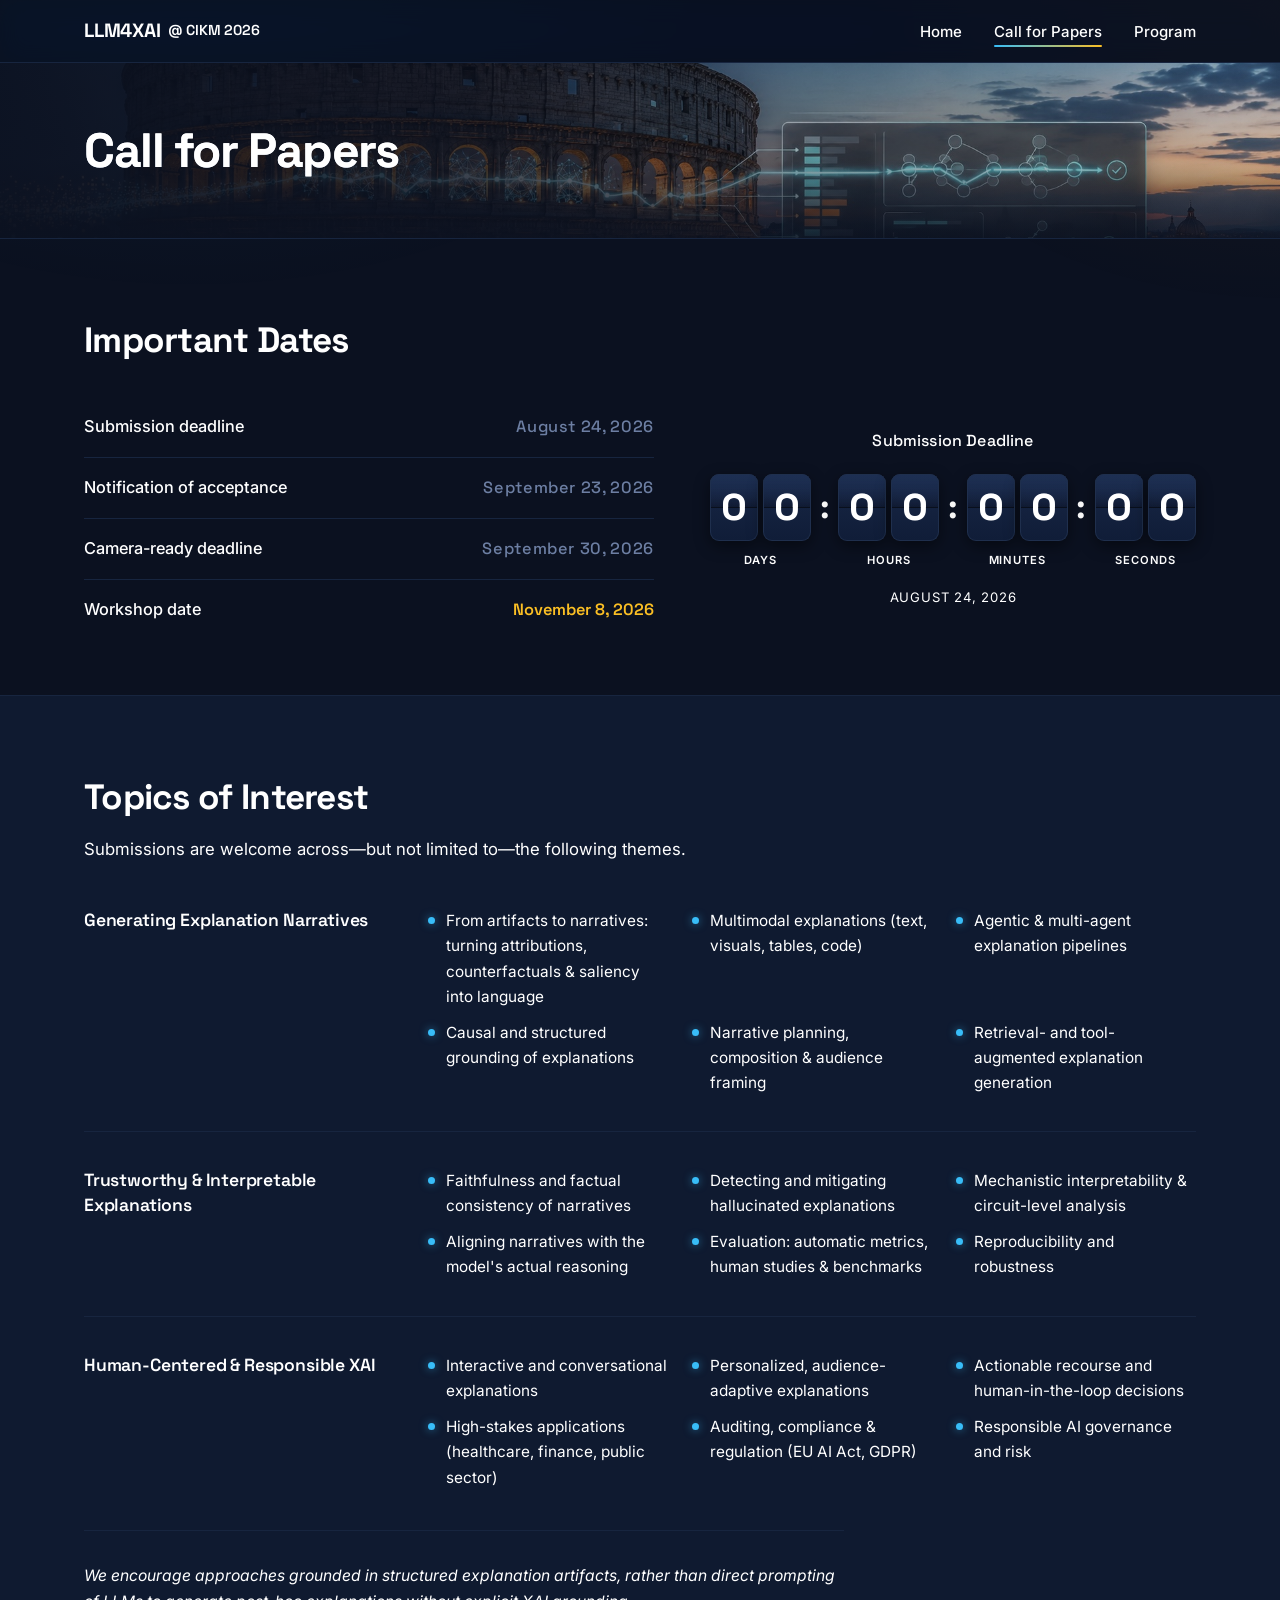
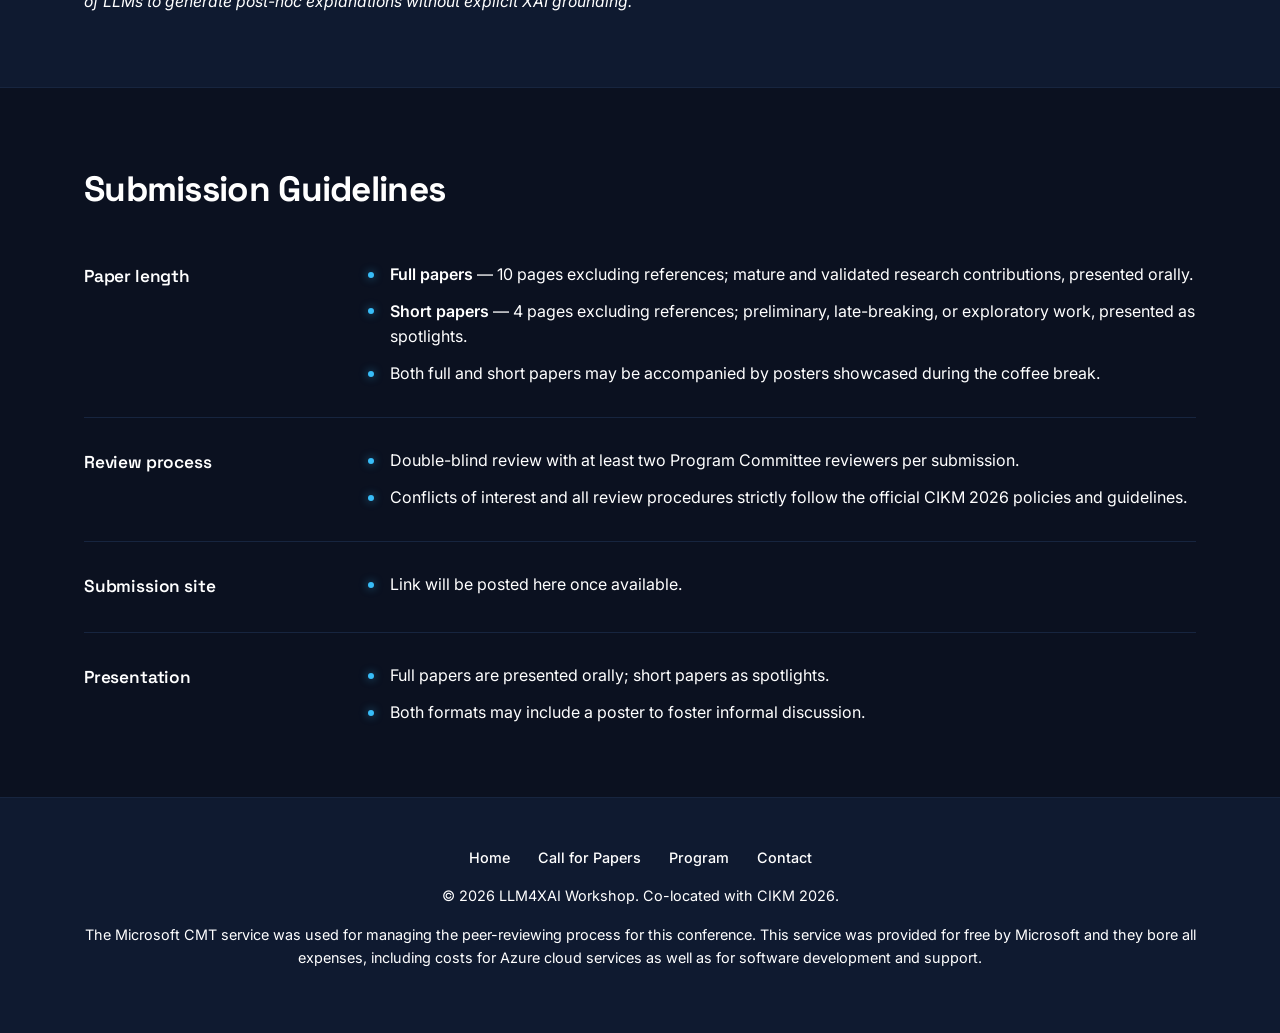
==== commit 08cfefd5: "Revise submission site details in call-for-papers.html Updated submission information to remove refe" ====
--- a/call-for-papers.html
+++ b/call-for-papers.html
@@ -163,7 +163,7 @@
           <h3>Submission site</h3>
           <div class="guide-body">
             <ul>
-              <li>Papers are submitted via EasyChair — the link will be posted here once available.</li>
+              <li>Link will be posted here once available.</li>
             </ul>
           </div>
         </div>
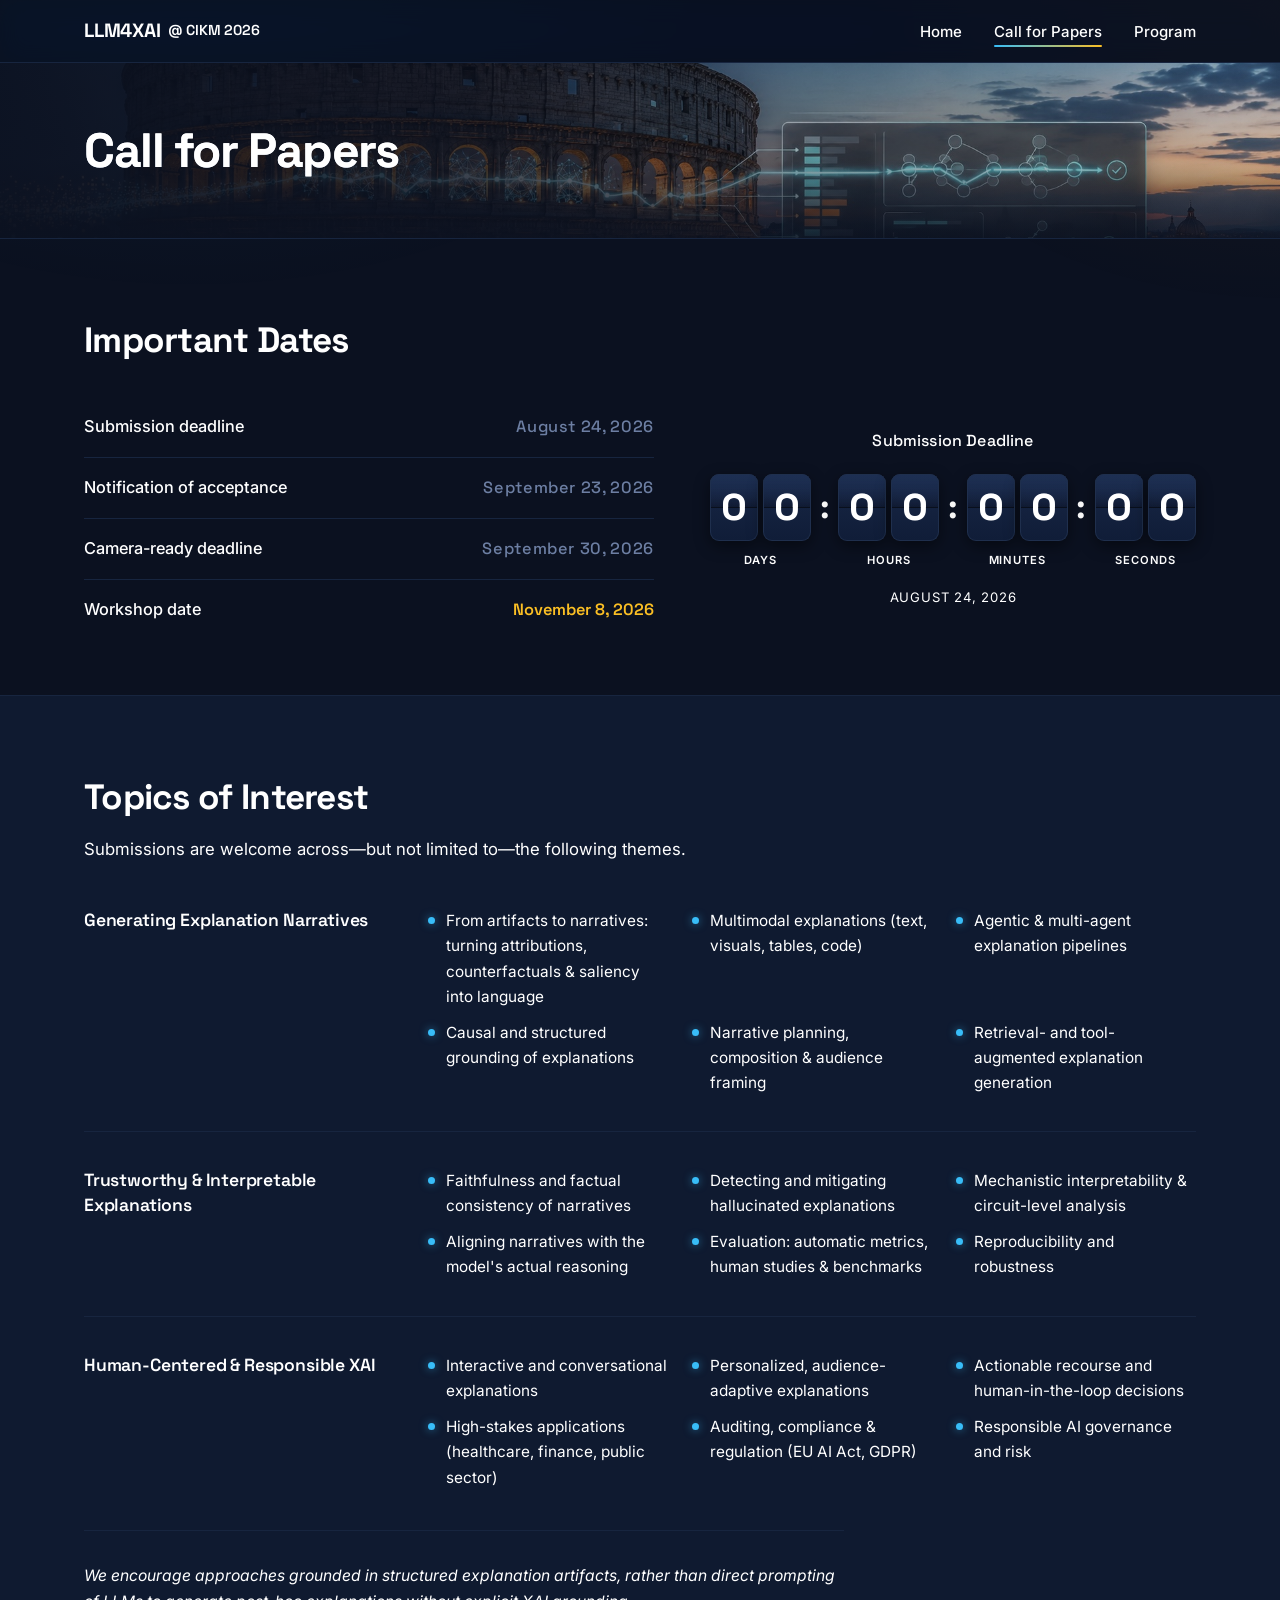
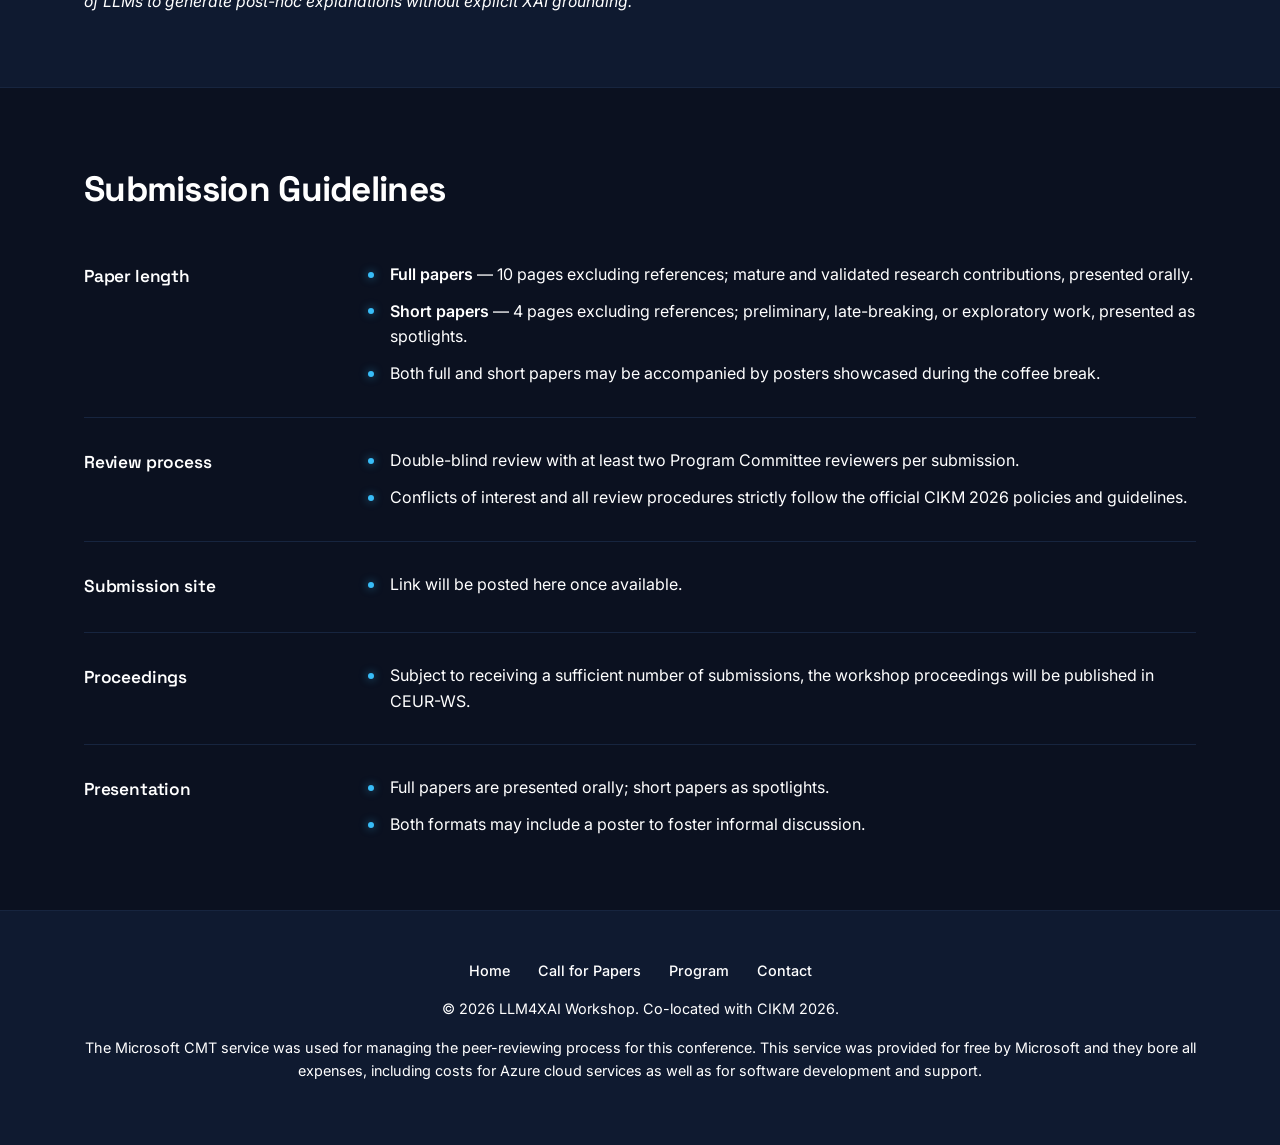
==== commit f852d4d7: "Add proceedings information to call-for-papers.html" ====
--- a/call-for-papers.html
+++ b/call-for-papers.html
@@ -168,6 +168,15 @@
           </div>
         </div>
 
+       <div class="guide-item">
+          <h3>Proceedings</h3>
+          <div class="guide-body">
+            <ul>
+              <li>Subject to receiving a sufficient number of submissions, the workshop proceedings will be published in CEUR-WS.</li>
+            </ul>
+          </div>
+        </div>
+
         <div class="guide-item">
           <h3>Presentation</h3>
           <div class="guide-body">
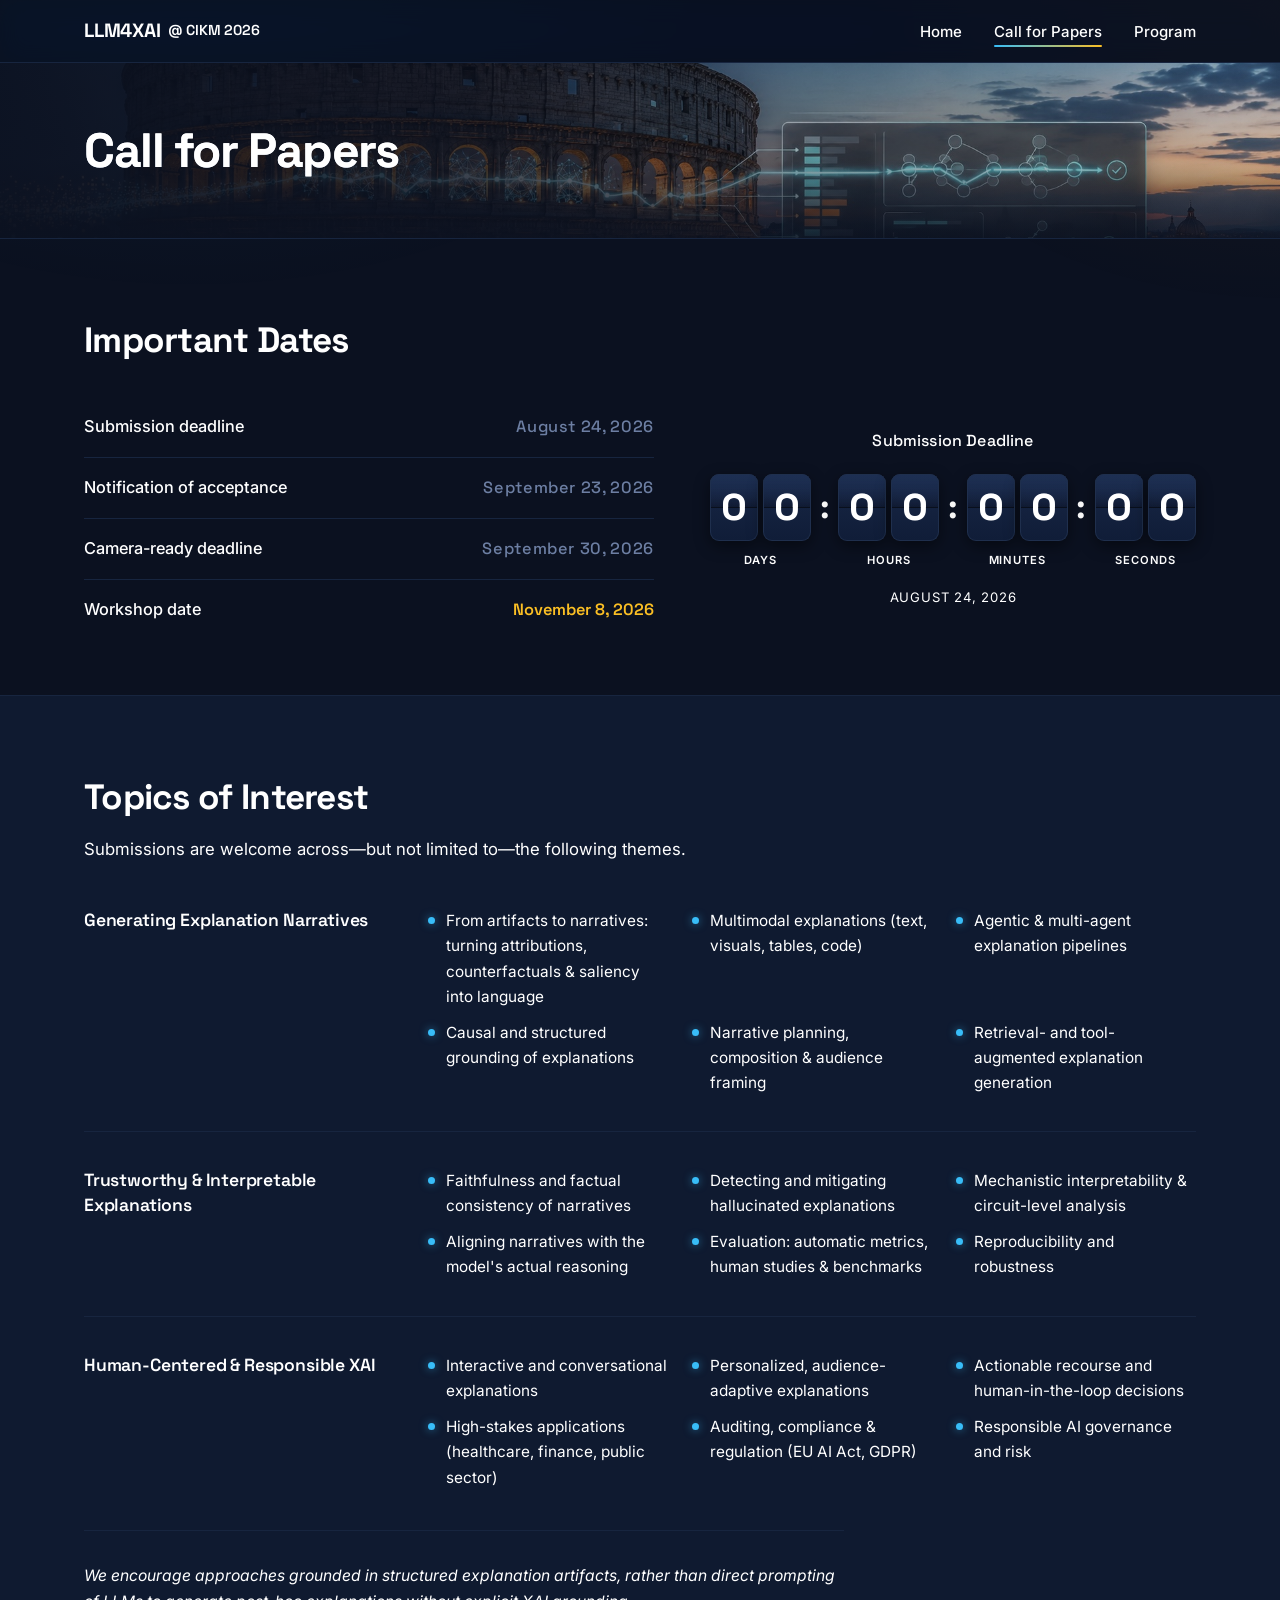
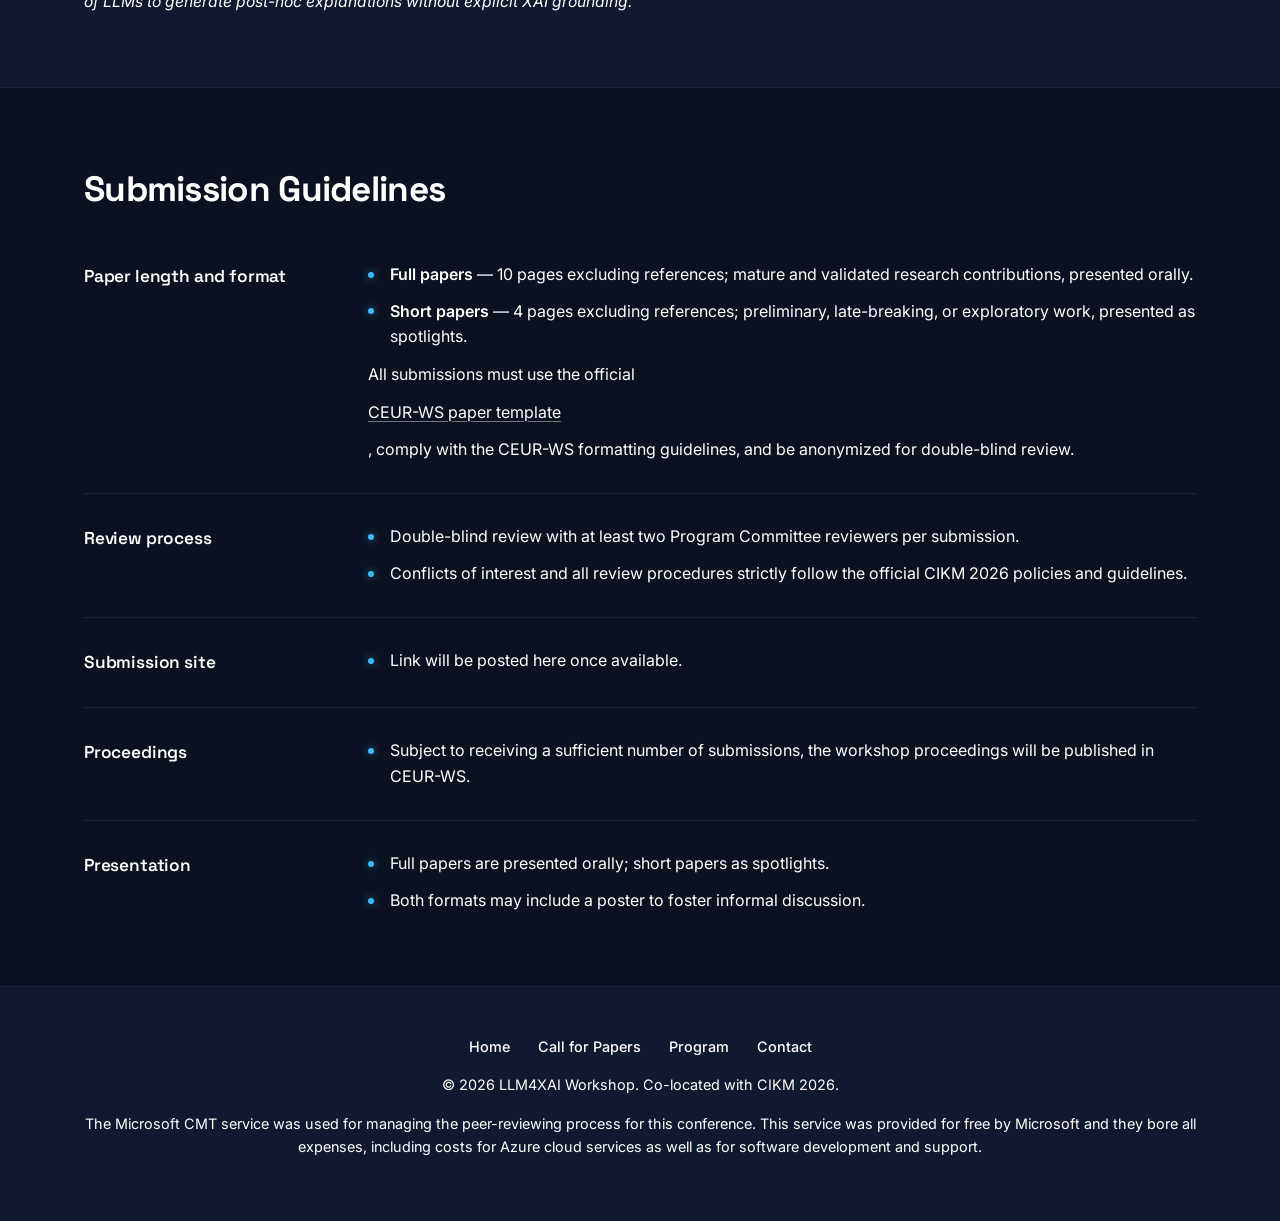
==== commit 6bb4838b: "Enhance paper length guideline with format details Updated the paper length guideline to include for" ====
--- a/call-for-papers.html
+++ b/call-for-papers.html
@@ -139,15 +139,16 @@
 
       <div class="guidelines">
         <div class="guide-item">
-          <h3>Paper length</h3>
+          <h3>Paper length and format</h3>
           <div class="guide-body">
             <ul>
               <li><strong>Full papers</strong> — 10 pages excluding references; mature and validated research contributions, presented orally.</li>
               <li><strong>Short papers</strong> — 4 pages excluding references; preliminary, late-breaking, or exploratory work, presented as spotlights.</li>
-              <li>Both full and short papers may be accompanied by posters showcased during the coffee break.</li>
-            </ul>
-          </div>
-        </div>
+              </li> All submissions must use the official <a href="https://www.overleaf.com/latex/templates/template-for-submissions-to-ceur-workshop-proceedings-ceur-ws-dot-org/wqyfdgftmcfw" target="_blank">CEUR-WS paper template</a>, comply with the CEUR-WS formatting guidelines, and be anonymized for double-blind review.</li>
+            </ul>
+          </div>
+        </div>
+
 
         <div class="guide-item">
           <h3>Review process</h3>
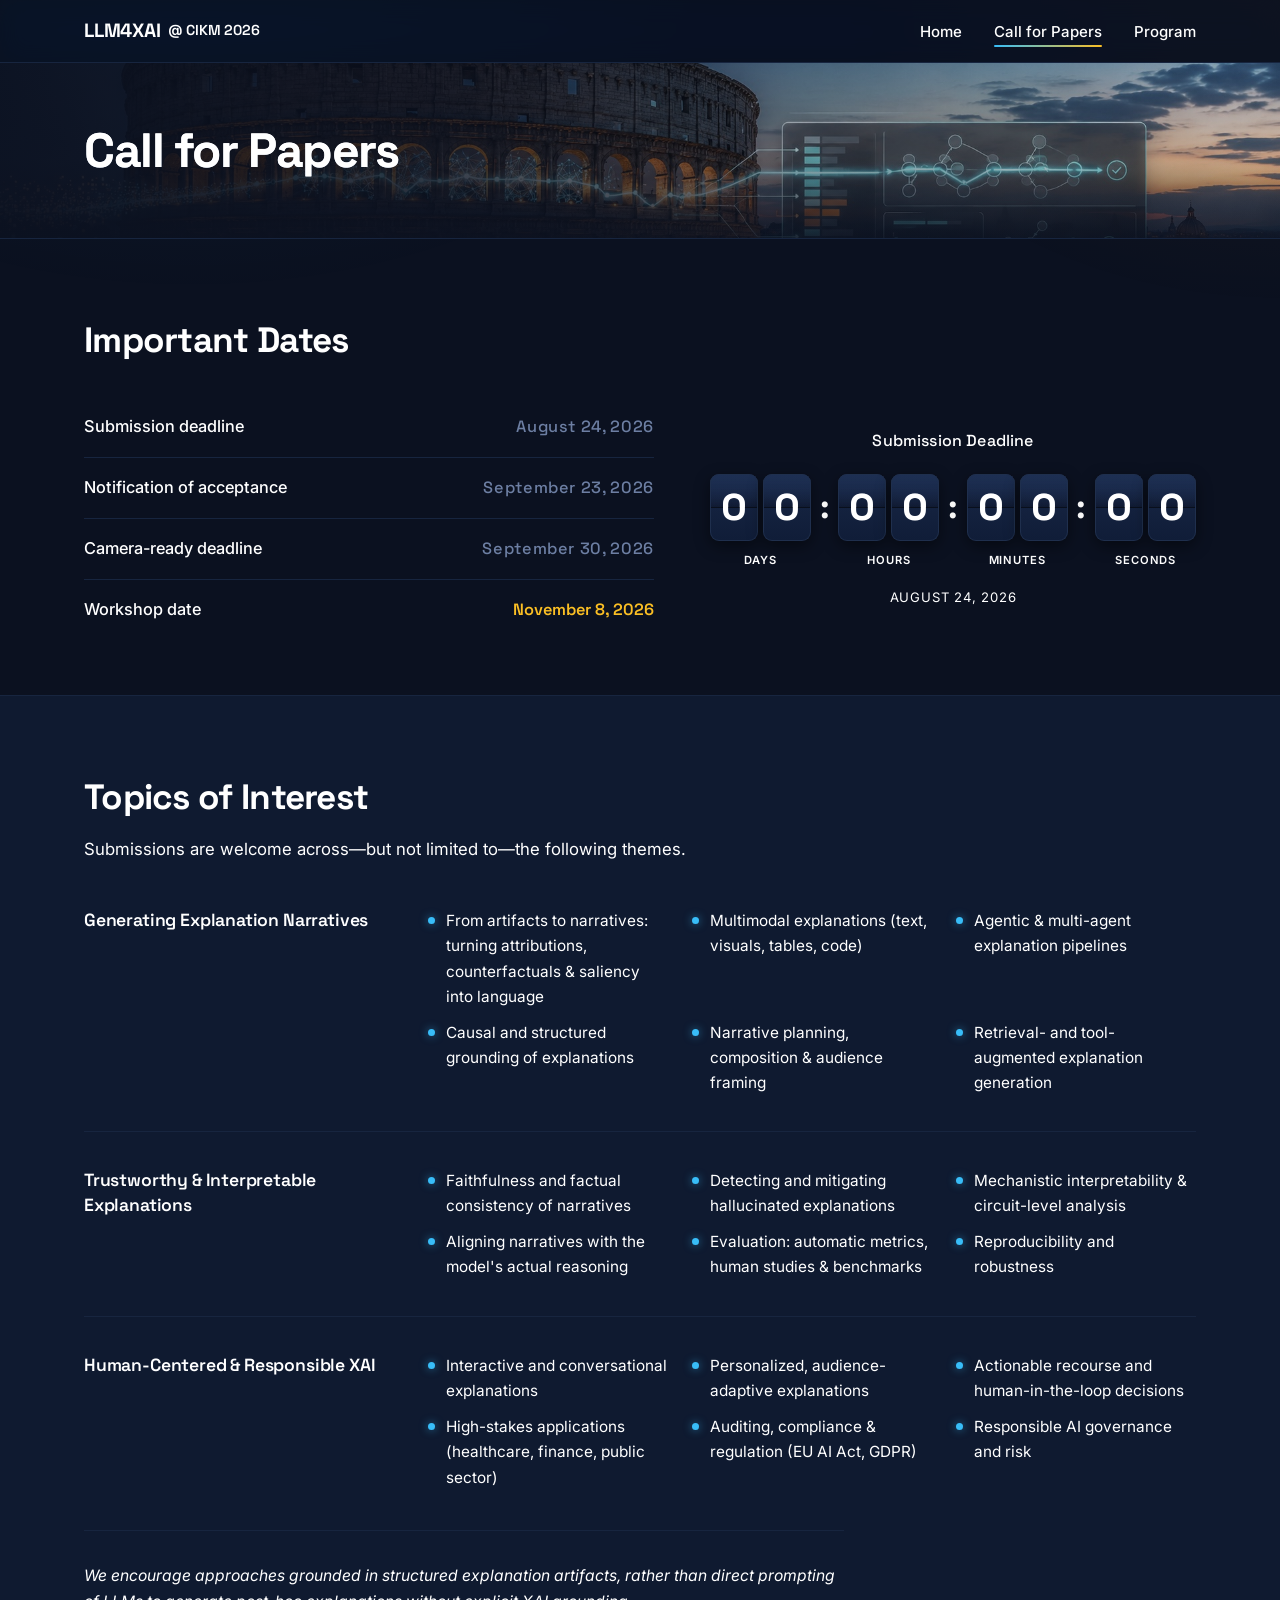
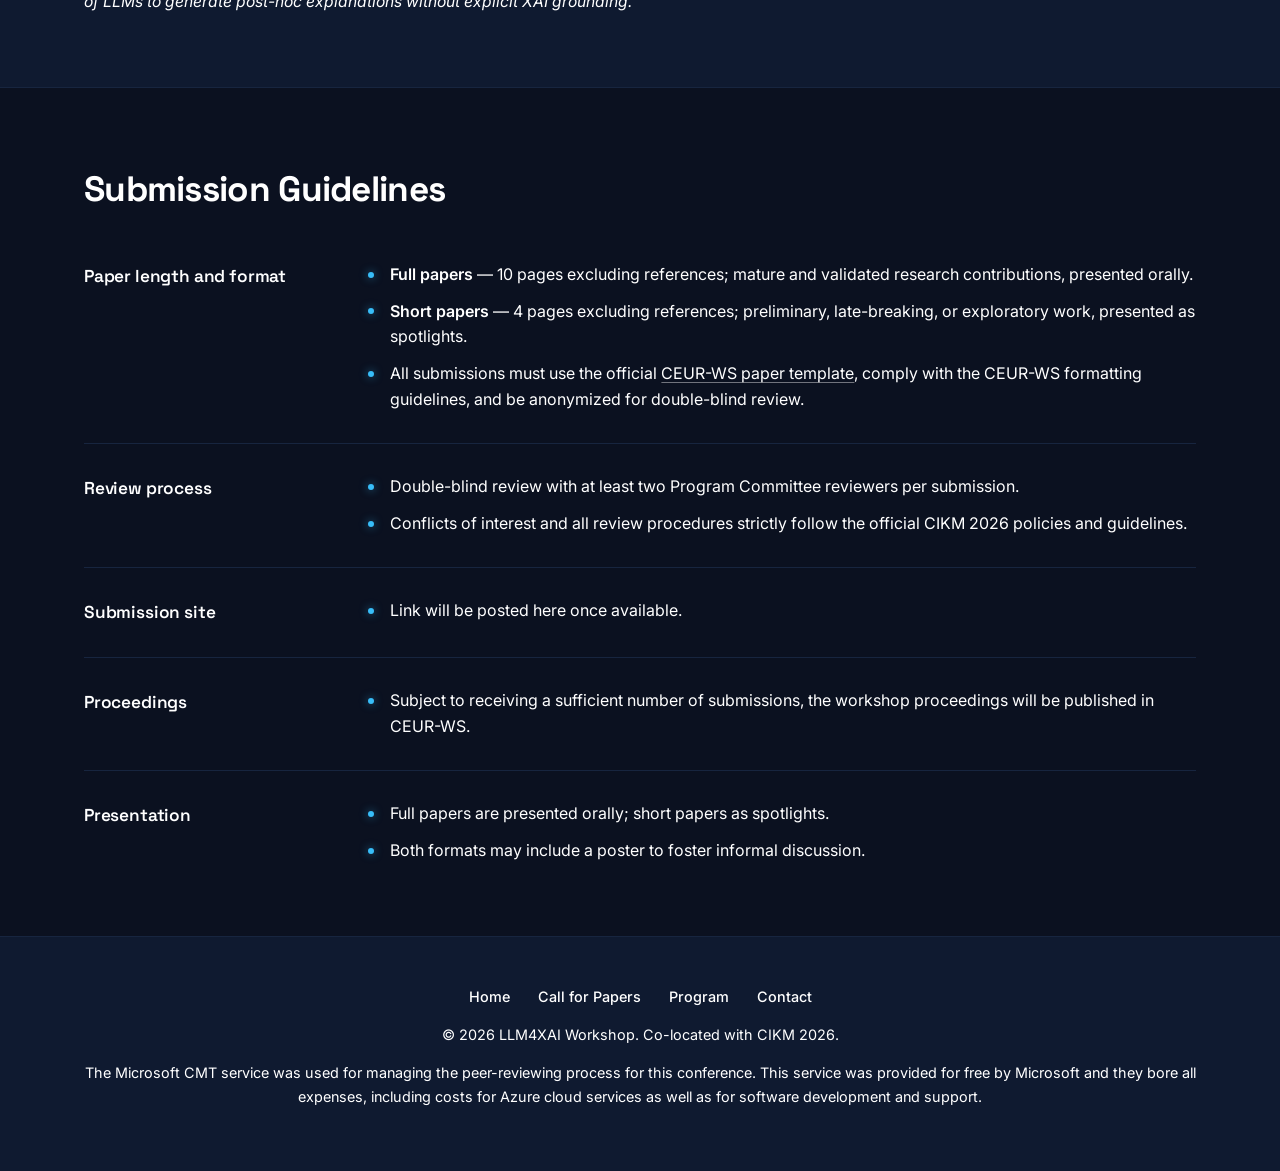
==== commit 31d42e79: "Fix list item formatting in call-for-papers.html" ====
--- a/call-for-papers.html
+++ b/call-for-papers.html
@@ -144,7 +144,7 @@
             <ul>
               <li><strong>Full papers</strong> — 10 pages excluding references; mature and validated research contributions, presented orally.</li>
               <li><strong>Short papers</strong> — 4 pages excluding references; preliminary, late-breaking, or exploratory work, presented as spotlights.</li>
-              </li> All submissions must use the official <a href="https://www.overleaf.com/latex/templates/template-for-submissions-to-ceur-workshop-proceedings-ceur-ws-dot-org/wqyfdgftmcfw" target="_blank">CEUR-WS paper template</a>, comply with the CEUR-WS formatting guidelines, and be anonymized for double-blind review.</li>
+              <li> All submissions must use the official <a href="https://www.overleaf.com/latex/templates/template-for-submissions-to-ceur-workshop-proceedings-ceur-ws-dot-org/wqyfdgftmcfw" target="_blank">CEUR-WS paper template</a>, comply with the CEUR-WS formatting guidelines, and be anonymized for double-blind review.</li>
             </ul>
           </div>
         </div>
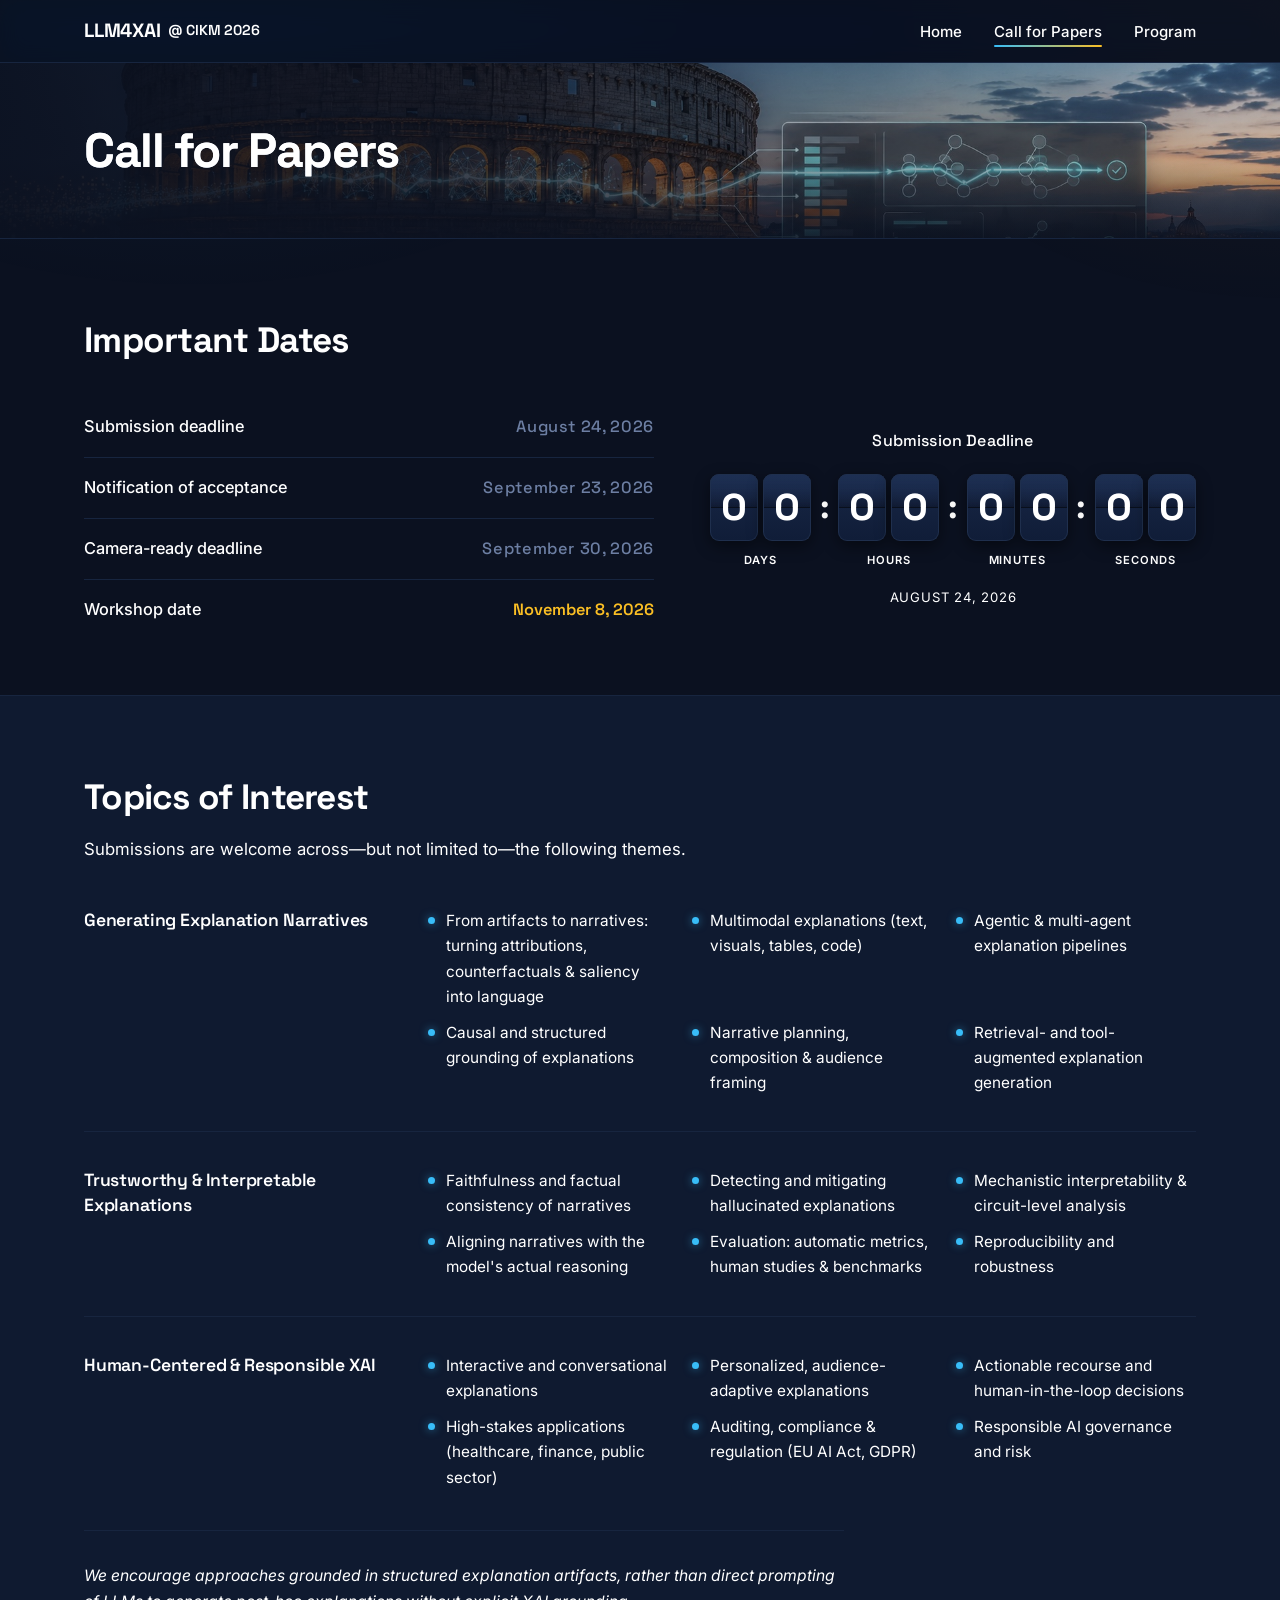
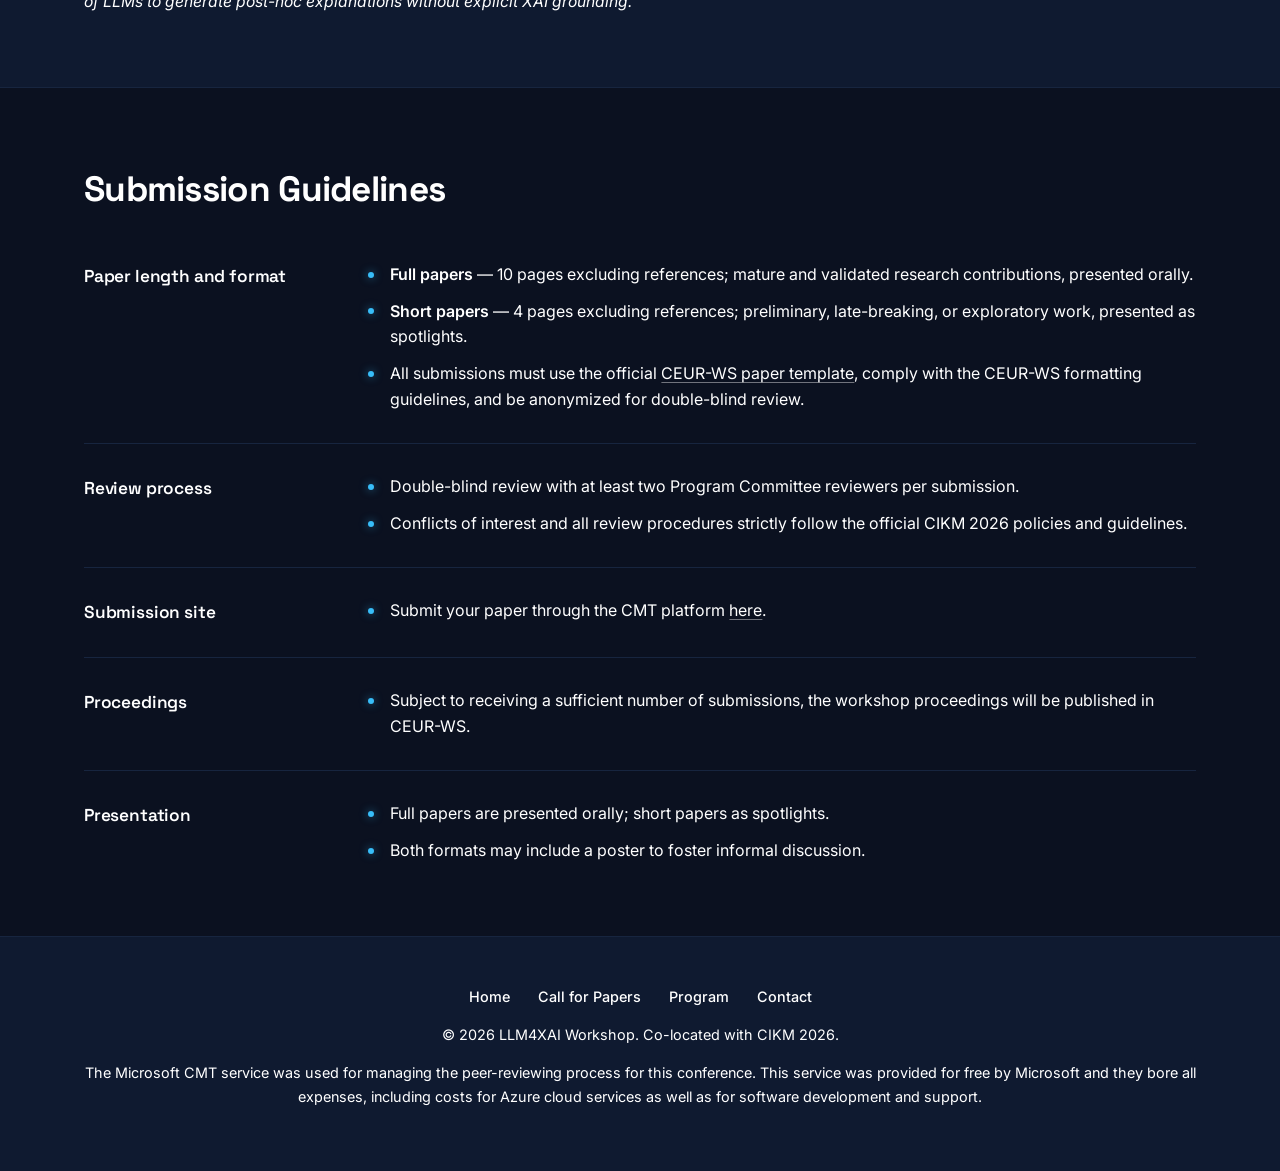
==== commit 6867dbe7: "Update submission link for paper submissions" ====
--- a/call-for-papers.html
+++ b/call-for-papers.html
@@ -164,7 +164,7 @@
           <h3>Submission site</h3>
           <div class="guide-body">
             <ul>
-              <li>Link will be posted here once available.</li>
+               <li>Submit your paper through the CMT platform <a href="https://cmt3.research.microsoft.com/LLMforXAI2026/Submission/Index" target="_blank">here</a>.</li>
             </ul>
           </div>
         </div>
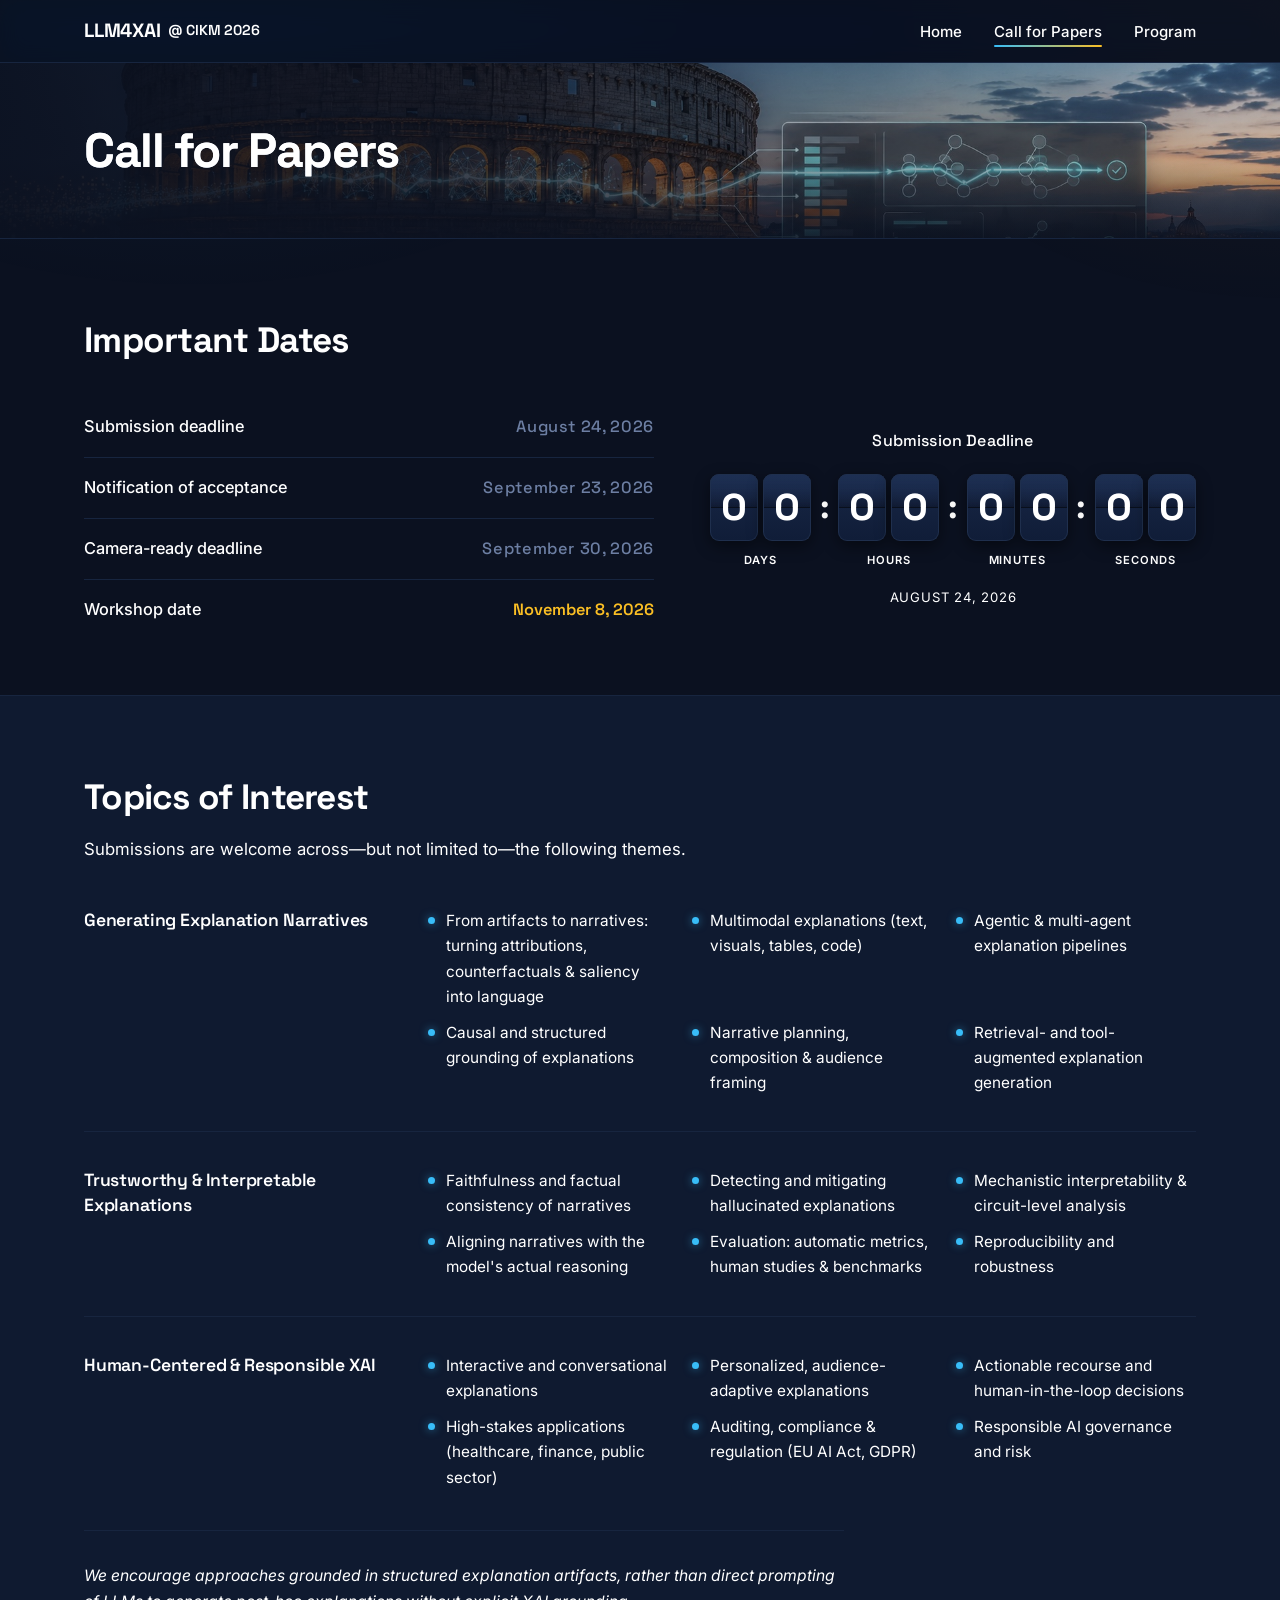
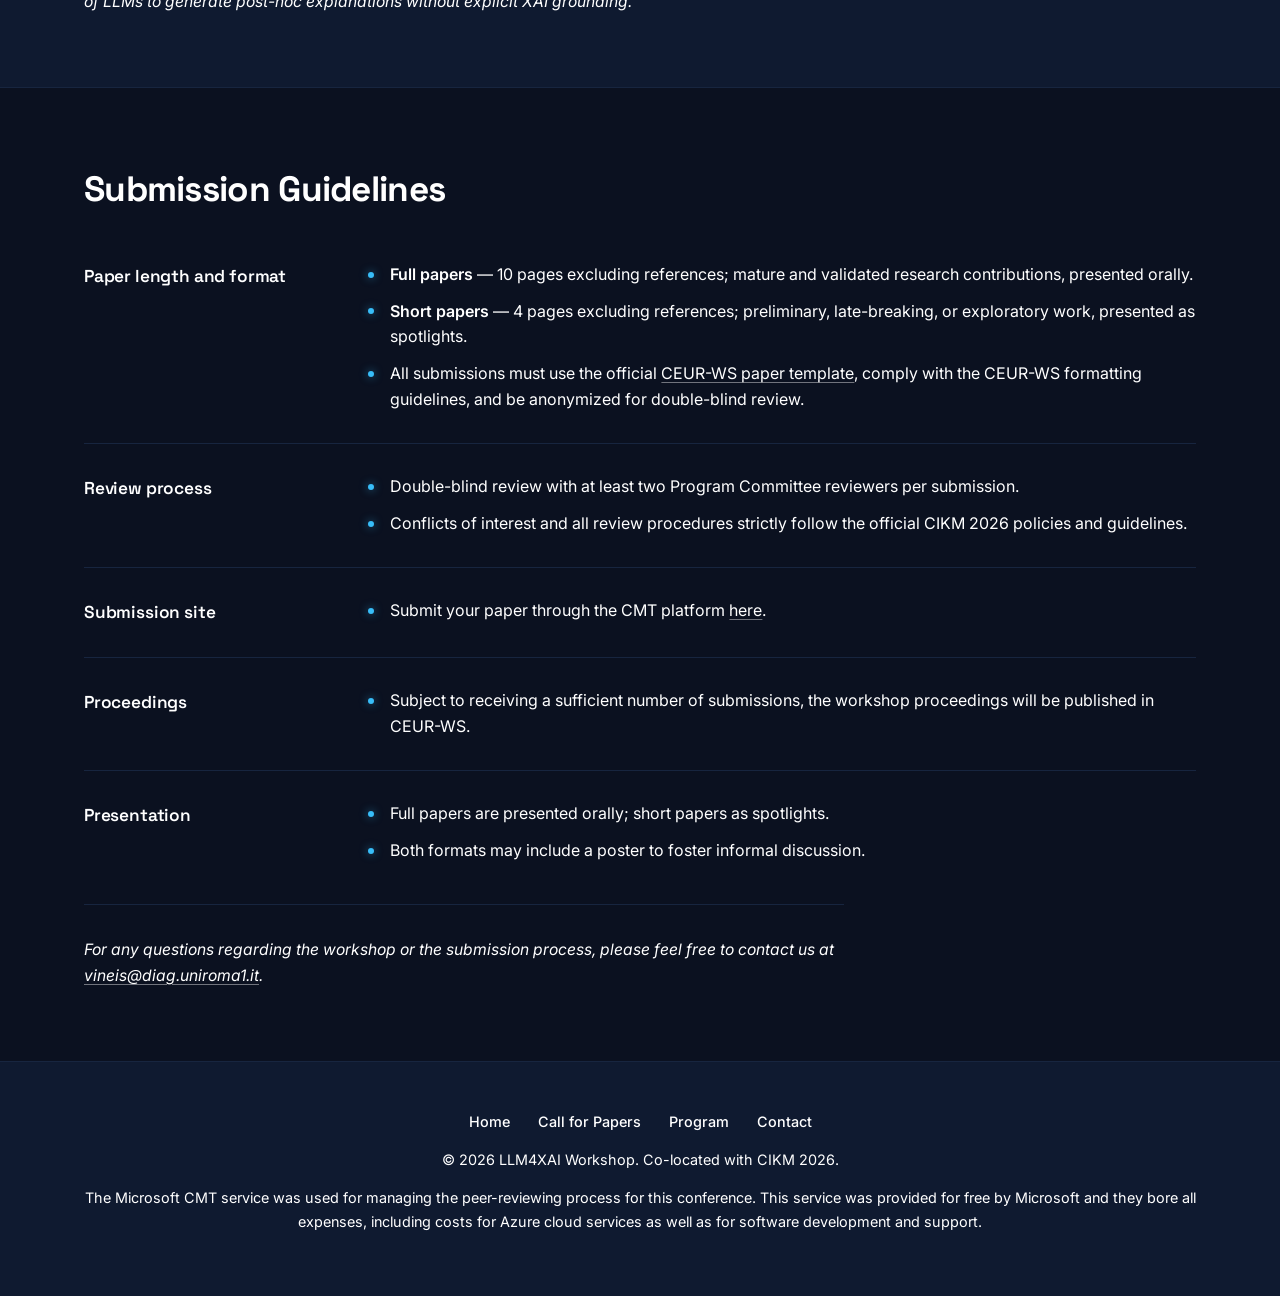
==== commit e35d180f: "Add contact information for workshop inquiries Added a section note for contact information regardin" ====
--- a/call-for-papers.html
+++ b/call-for-papers.html
@@ -188,6 +188,9 @@
           </div>
         </div>
       </div>
+  <p class="section-note"> 
+    For any questions regarding the workshop or the submission process, please feel free to contact us at <a href="mailto:vineis@diag.uniroma1.it?subject=[LLM4XAI]">vineis@diag.uniroma1.it</a>.
+  </p>
 
     </div>
   </section>
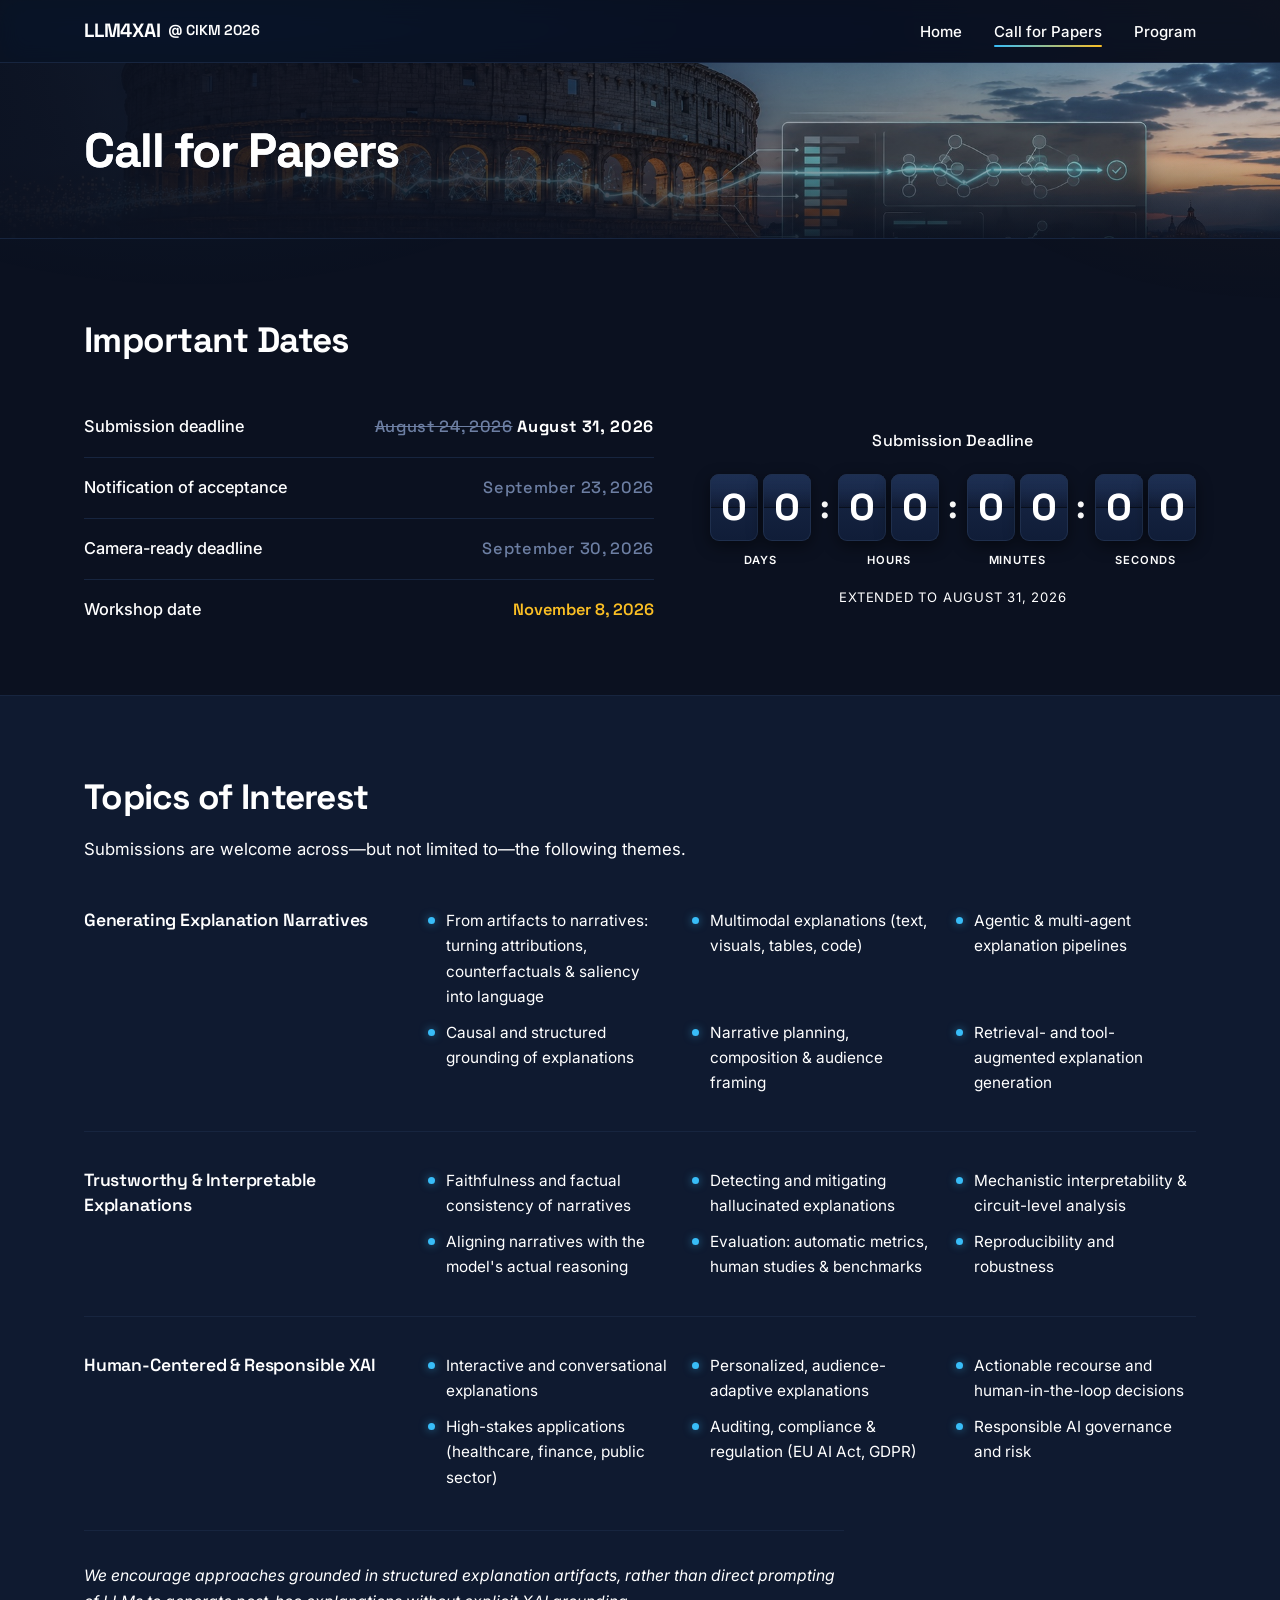
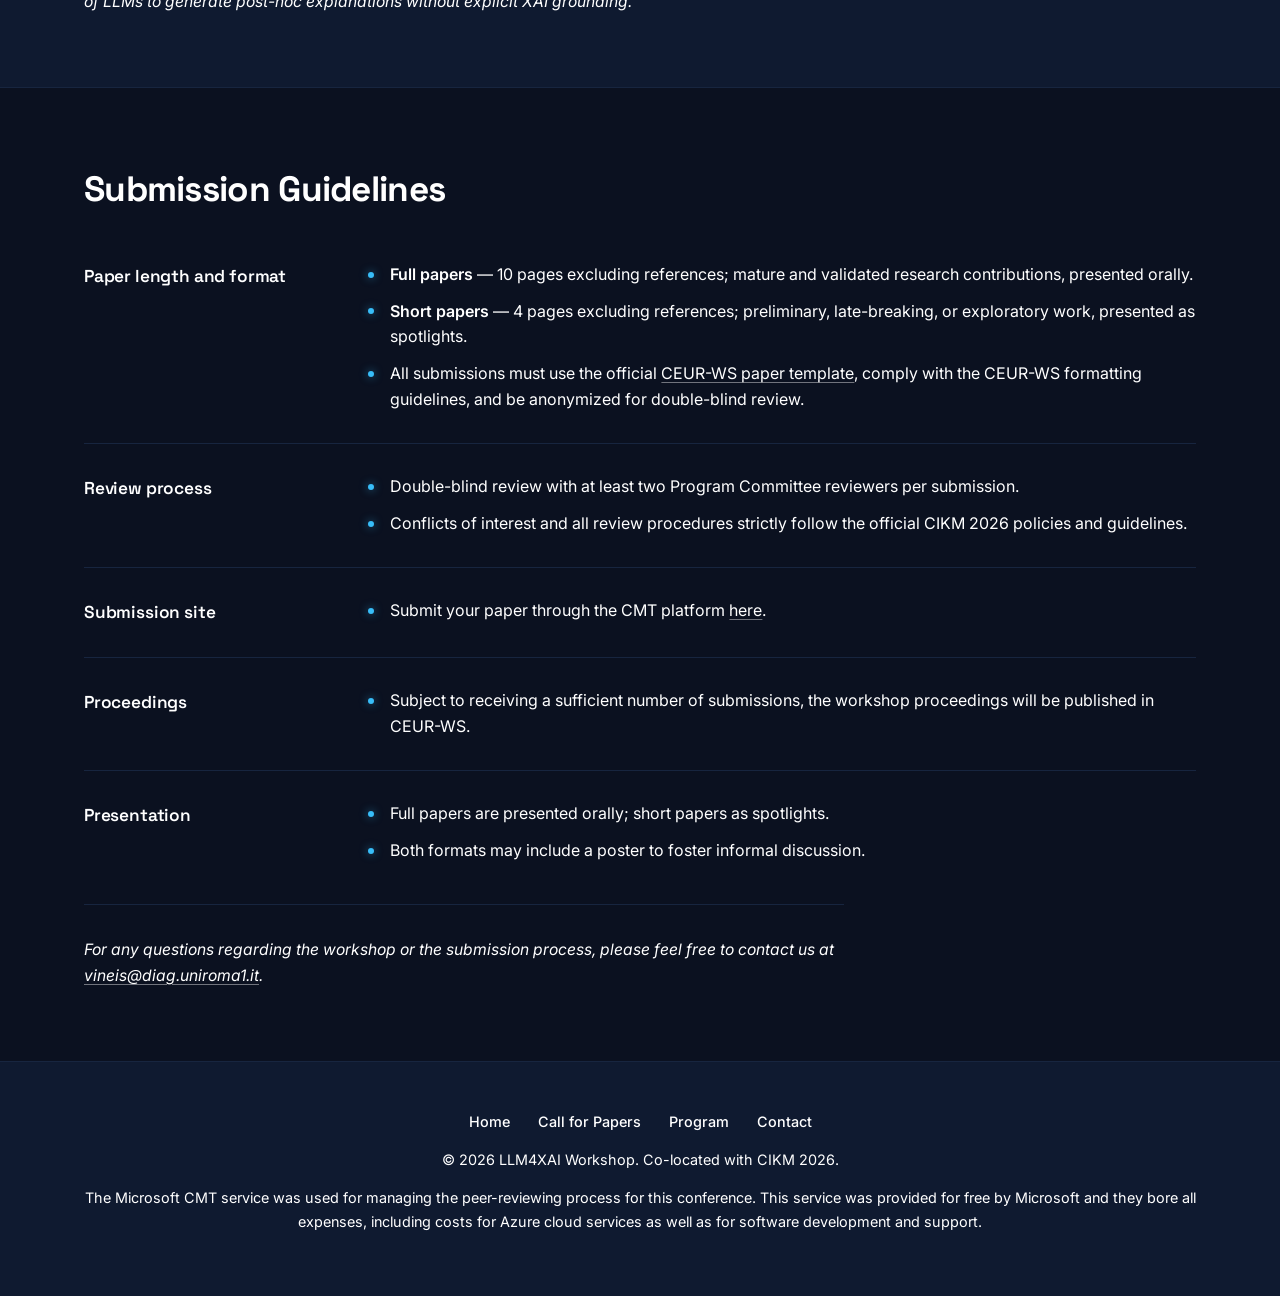
==== commit 14782637: "Extend submission deadline to August 31, 2026 Updated submission deadline and notification dates in " ====
--- a/call-for-papers.html
+++ b/call-for-papers.html
@@ -47,7 +47,7 @@
         <ul class="date-lines">
           <li>
             <span class="date-name">Submission deadline</span>
-            <span class="date-val tbd">August 24, 2026</span>
+            <span class="date-val tbd"><s>August 24, 2026</s> <strong>August 31, 2026</strong></span>
           </li>
           <li>
             <span class="date-name">Notification of acceptance</span>
@@ -66,9 +66,9 @@
         <div class="dates-clock">
           <div class="flip-clock"
                data-flip-clock
-               data-target="2026-08-24T23:59:59-12:00""
+               data-target="2026-08-31T23:59:59-12:00""
                data-title="Submission Deadline"
-               data-note="August 24, 2026"></div>
+               data-note="Extended to August 31, 2026"></div>
         </div>
       </div>
 
